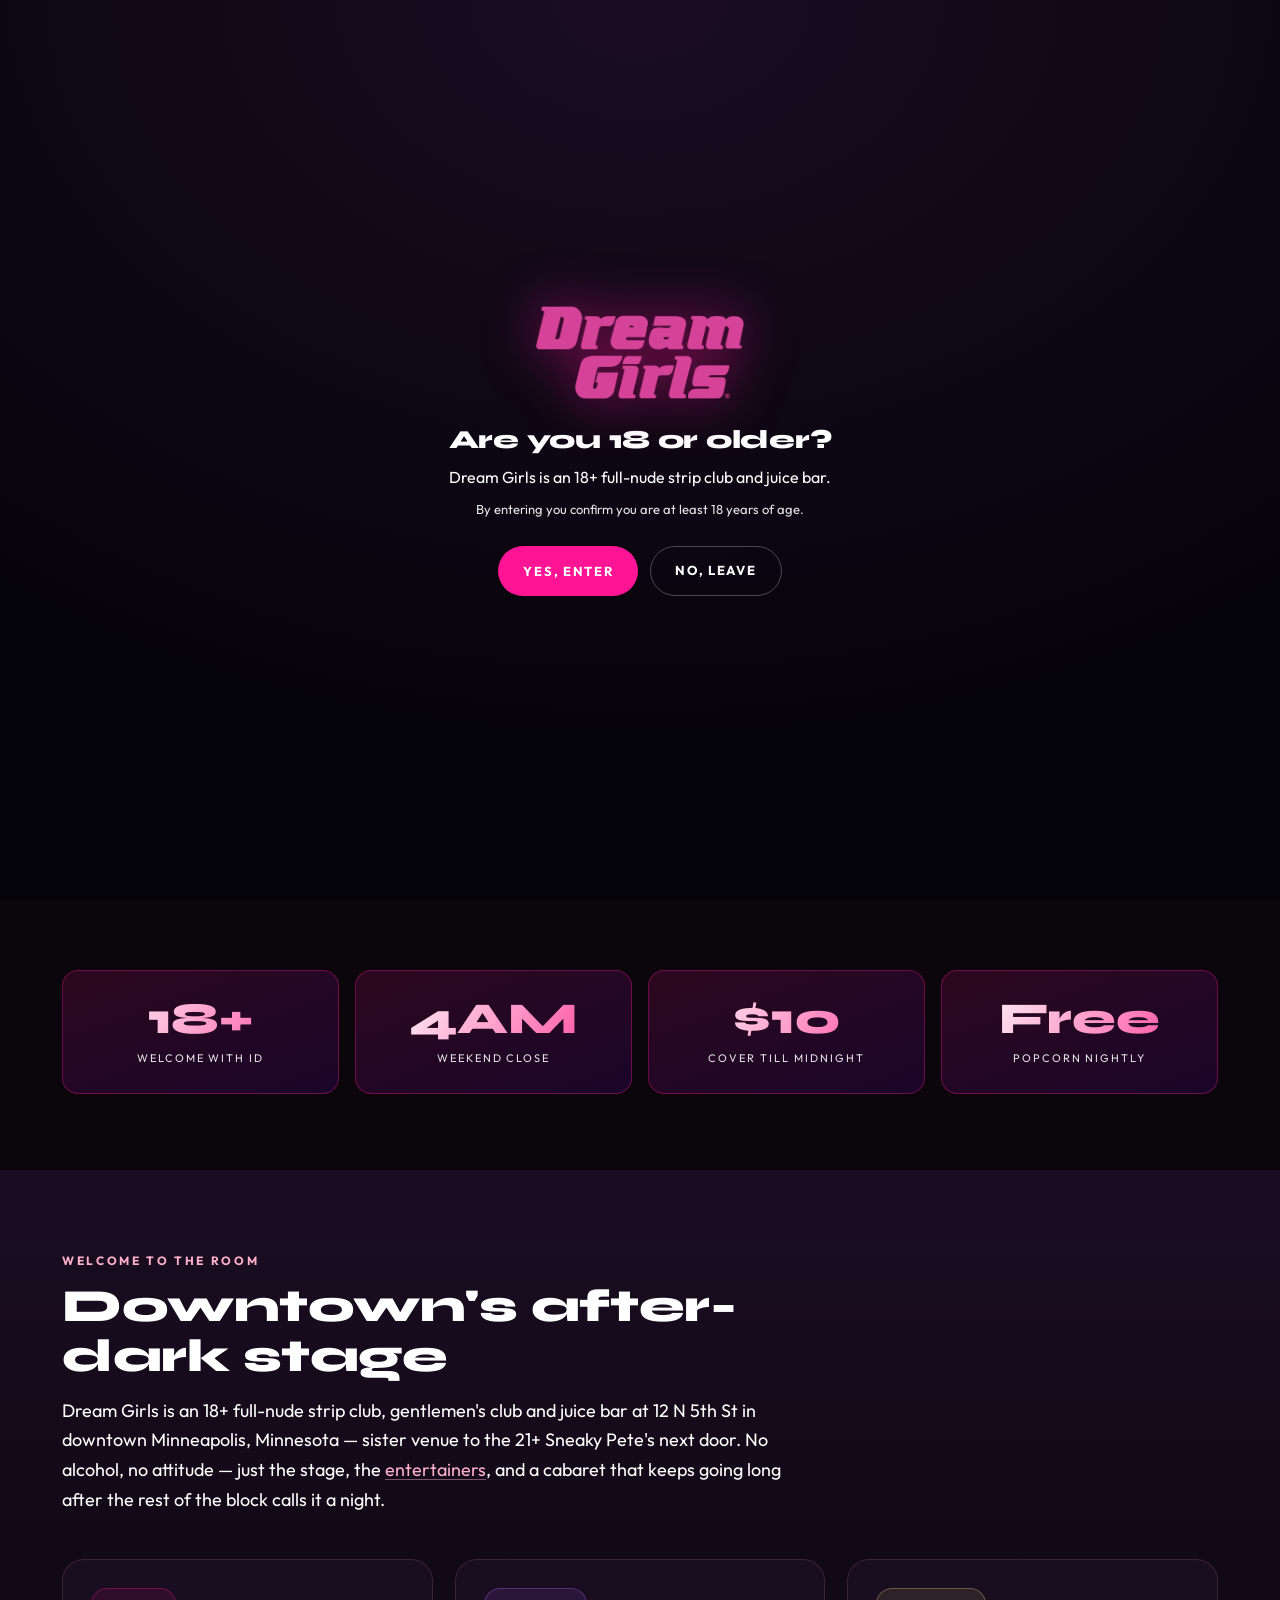
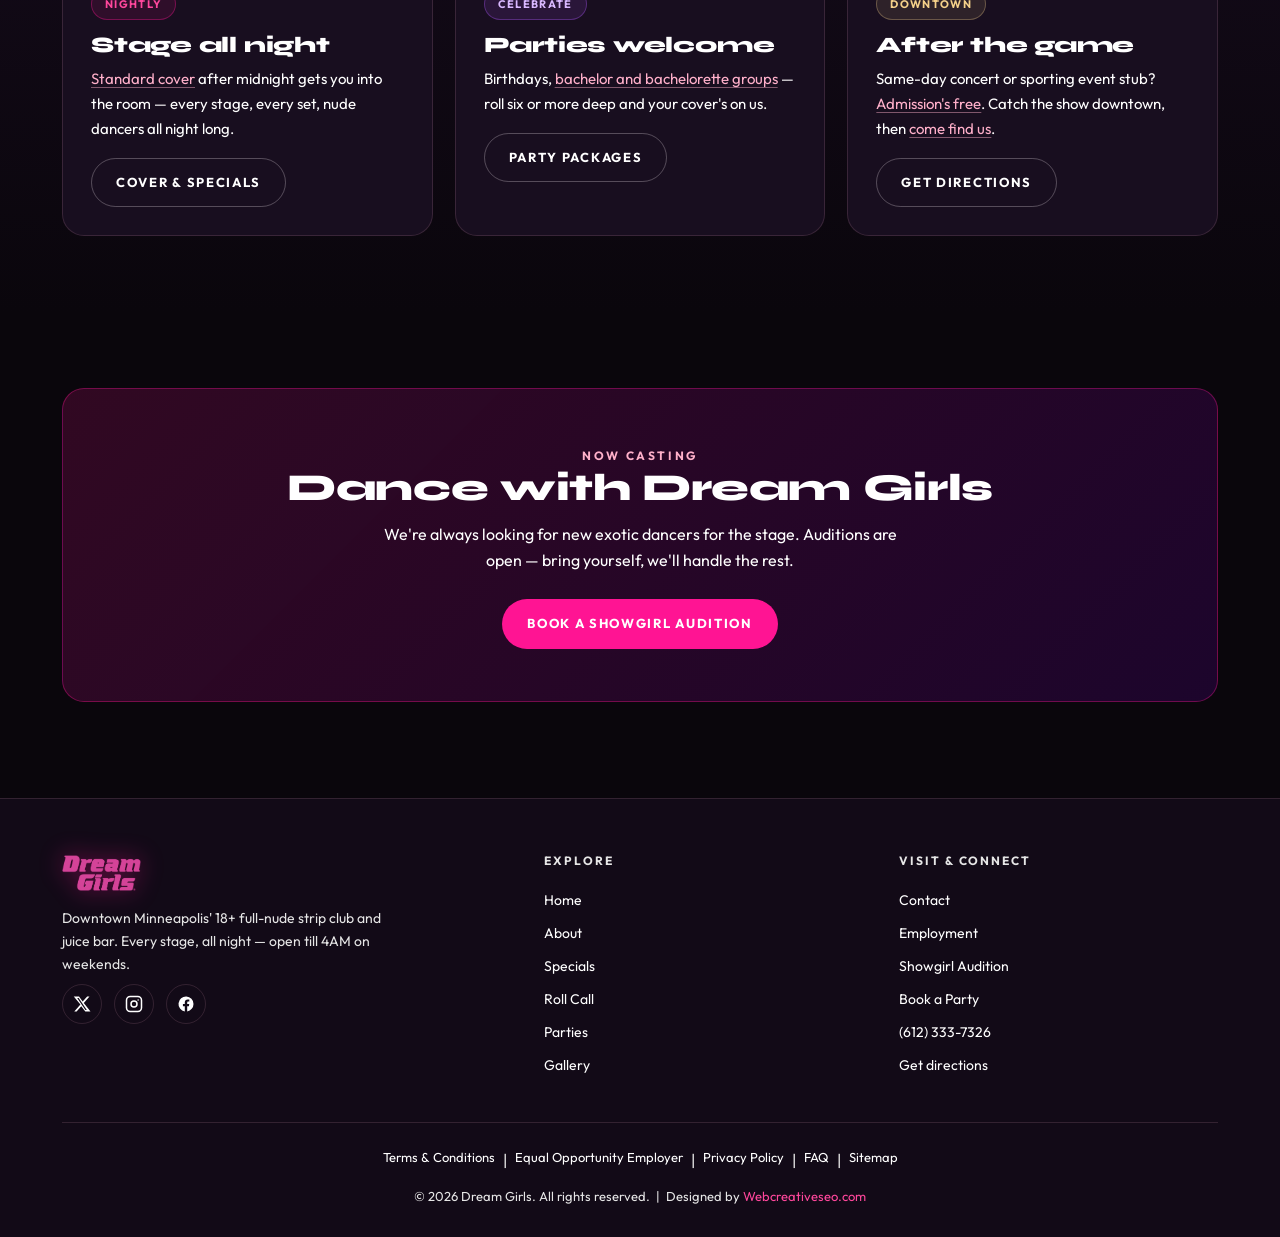
==== index.html @ 896c35d8 "About page hero: full-bleed stage panorama backdrop; hero-photo refactored to per-page --hero-img va" ====
<!DOCTYPE html>
<html lang="en">
<head>
<meta charset="UTF-8"/>
<meta name="viewport" content="width=device-width, initial-scale=1.0"/>
<title>Strip Club in Minneapolis - Dream Girls | 18+ Full Nude</title>
<meta name="description" content="Dream Girls is the best strip club in downtown Minneapolis — an 18+ full-nude gentlemen's club and juice bar. Nightly shows, private dances, VIP. Open till 4AM."/>
<link rel="preconnect" href="https://fonts.googleapis.com"/>
<link rel="preconnect" href="https://fonts.gstatic.com" crossorigin/>
<link href="https://fonts.googleapis.com/css2?family=Syne:wght@600;700;800&family=Outfit:wght@300;400;500;600;700&display=swap" rel="stylesheet"/>
<link rel="canonical" href="https://dream-girls.pages.dev/"/>
<meta property="og:title" content="Strip Club in Minneapolis - Dream Girls | 18+ Full Nude"/>
<meta property="og:description" content="Dream Girls is the best strip club in downtown Minneapolis — an 18+ full-nude gentlemen's club and juice bar. Nightly shows, private dances, VIP. Open till 4AM."/>
<meta property="og:type" content="business.business"/>
<meta property="og:url" content="https://dream-girls.pages.dev/"/>
<meta property="og:image" content="https://dream-girls.pages.dev/assets/og-image.png"/>
<meta property="og:image:width" content="1200"/>
<meta property="og:image:height" content="630"/>
<meta property="og:image:alt" content="Dream Girls — 18+ full-nude strip club in downtown Minneapolis"/>
<meta property="og:locale" content="en_US"/>
<meta property="og:site_name" content="Dream Girls"/>
<meta name="twitter:card" content="summary_large_image"/>
<meta name="twitter:site" content="@dreamgirlsmpls"/>
<meta name="twitter:title" content="Strip Club in Minneapolis - Dream Girls | 18+ Full Nude"/>
<meta name="twitter:description" content="Dream Girls is the best strip club in downtown Minneapolis — an 18+ full-nude gentlemen's club and juice bar. Nightly shows, private dances, VIP. Open till 4AM."/>
<meta name="twitter:image" content="https://dream-girls.pages.dev/assets/og-image.png"/>
<meta name="robots" content="index, follow"/>
<link rel="stylesheet" href="css/styles.css"/>
<link rel="preload" as="image" href="assets/photos/hero.jpg"/>
<script type="application/ld+json">{"@context":"https://schema.org","@graph":[{"@type":"WebSite","@id":"https://dream-girls.pages.dev/#website","name":"Dream Girls","url":"https://dream-girls.pages.dev/","publisher":{"@id":"https://dream-girls.pages.dev/#business"},"inLanguage":"en-US"},{"@type":["NightClub","AdultEntertainment"],"@id":"https://dream-girls.pages.dev/#business","name":"Dream Girls","url":"https://dream-girls.pages.dev/","logo":{"@id":"https://dream-girls.pages.dev/#logo"},"image":{"@id":"https://dream-girls.pages.dev/#primaryimage"},"telephone":"+1-612-333-7326","address":{"@type":"PostalAddress","streetAddress":"12 N 5th St","addressLocality":"Minneapolis","addressRegion":"MN","postalCode":"55403","addressCountry":"US"},"geo":{"@type":"GeoCoordinates","latitude":44.9799246,"longitude":-93.2727167},"hasMap":"https://maps.app.goo.gl/zmz4iUMTAG7ftsHu6","openingHoursSpecification":[{"@type":"OpeningHoursSpecification","dayOfWeek":["Wednesday","Thursday"],"opens":"20:00","closes":"03:00"},{"@type":"OpeningHoursSpecification","dayOfWeek":["Friday","Saturday"],"opens":"20:00","closes":"04:00"}],"sameAs":["https://x.com/dreamgirlsmpls","https://www.instagram.com/dreamgirlsofficial/","https://www.facebook.com/dreamgirlsminneapolis","https://www.google.com/maps/place/Dream+Girls+Strip+Club/@44.9799246,-93.2727167,17z/data=!3m1!4b1!4m6!3m5!1s0x52b3329069e89623:0xc9499bbe37a1f31c!8m2!3d44.9799246!4d-93.2727167!16s%2Fg%2F1wl4q7hw"],"areaServed":[{"@id":"https://dream-girls.pages.dev/#service-area"},{"@type":"State","name":"Minnesota","sameAs":"https://en.wikipedia.org/wiki/Minnesota"},{"@type":"City","name":"Minneapolis","sameAs":"https://en.wikipedia.org/wiki/Minneapolis"},{"@type":"AdministrativeArea","name":"Minneapolis–Saint Paul (Twin Cities) metropolitan area","sameAs":"https://en.wikipedia.org/wiki/Minneapolis%E2%80%93Saint_Paul"}],"knowsAbout":[{"@type":"Thing","name":"Strip club","sameAs":"https://en.wikipedia.org/wiki/Strip_club"},{"@type":"Thing","name":"Lap dance","sameAs":"https://en.wikipedia.org/wiki/Lap_dance"},{"@type":"Thing","name":"Stripper","sameAs":"https://en.wikipedia.org/wiki/Stripper"},{"@type":"Thing","name":"Nightlife","sameAs":"https://en.wikipedia.org/wiki/Nightlife"}],"keywords":"strip club, gentlemen's club, adult entertainment, exotic dancers, nude dancers, private dances, VIP room, cabaret, Minneapolis nightlife","publicAccess":true,"isAccessibleForFree":false,"tourBookingPage":"https://dream-girls.pages.dev/parties.html","amenityFeature":[{"@type":"LocationFeatureSpecification","name":"18+ admission with valid photo ID","value":true},{"@type":"LocationFeatureSpecification","name":"Juice bar — no alcohol served","value":true},{"@type":"LocationFeatureSpecification","name":"Full-nude stage entertainment","value":true},{"@type":"LocationFeatureSpecification","name":"Private dance rooms","value":true},{"@type":"LocationFeatureSpecification","name":"VIP room","value":true},{"@type":"LocationFeatureSpecification","name":"Free popcorn nightly","value":true},{"@type":"LocationFeatureSpecification","name":"Open till 4AM on weekends","value":true}],"hasOfferCatalog":{"@type":"OfferCatalog","name":"Dream Girls services","itemListElement":[{"@type":"Offer","itemOffered":{"@id":"https://dream-girls.pages.dev/#svc-parties"}},{"@type":"Offer","itemOffered":{"@id":"https://dream-girls.pages.dev/#svc-private-dances"}},{"@type":"Offer","itemOffered":{"@id":"https://dream-girls.pages.dev/#svc-vip-room"}}]},"potentialAction":[{"@type":"ReserveAction","name":"Book a party","target":{"@type":"EntryPoint","urlTemplate":"https://dream-girls.pages.dev/contact.html#party","actionPlatform":["http://schema.org/DesktopWebPlatform","http://schema.org/MobileWebPlatform"]}},{"@type":"ApplyAction","name":"Apply for employment","target":{"@type":"EntryPoint","urlTemplate":"https://dream-girls.pages.dev/contact.html#employment","actionPlatform":["http://schema.org/DesktopWebPlatform","http://schema.org/MobileWebPlatform"]}},{"@type":"ApplyAction","name":"Request a showgirl audition","target":{"@type":"EntryPoint","urlTemplate":"https://dream-girls.pages.dev/contact.html#audition","actionPlatform":["http://schema.org/DesktopWebPlatform","http://schema.org/MobileWebPlatform"]}},{"@type":"AskAction","name":"Contact Dream Girls","target":{"@type":"EntryPoint","urlTemplate":"https://dream-girls.pages.dev/contact.html","actionPlatform":["http://schema.org/DesktopWebPlatform","http://schema.org/MobileWebPlatform"]}},{"@type":"CommunicateAction","name":"Call Dream Girls","target":{"@type":"EntryPoint","urlTemplate":"tel:+16123337326","actionPlatform":["http://schema.org/DesktopWebPlatform","http://schema.org/MobileWebPlatform"]}}]},{"@type":"ImageObject","@id":"https://dream-girls.pages.dev/#logo","url":"https://dream-girls.pages.dev/assets/dream-girls-logo.png","contentUrl":"https://dream-girls.pages.dev/assets/dream-girls-logo.png","width":450,"height":205,"caption":"Dream Girls logo"},{"@type":"ImageObject","@id":"https://dream-girls.pages.dev/#primaryimage","url":"https://dream-girls.pages.dev/assets/og-image.png","contentUrl":"https://dream-girls.pages.dev/assets/og-image.png","width":1200,"height":630,"caption":"Dream Girls — 18+ full-nude strip club in downtown Minneapolis"},{"@type":"GeoCircle","@id":"https://dream-girls.pages.dev/#service-area","description":"30-mile service radius anchored on Minneapolis, Minnesota","geoMidpoint":{"@type":"GeoCoordinates","latitude":44.9799246,"longitude":-93.2727167},"geoRadius":"48280"},{"@type":"BreadcrumbList","@id":"https://dream-girls.pages.dev/#breadcrumb","itemListElement":[{"@type":"ListItem","position":1,"name":"Home","item":"https://dream-girls.pages.dev/"}]},{"@type":"WebPage","@id":"https://dream-girls.pages.dev/#webpage","url":"https://dream-girls.pages.dev/","name":"Strip Club in Minneapolis - Dream Girls | 18+ Full Nude","description":"Dream Girls is the best strip club in downtown Minneapolis — an 18+ full-nude gentlemen's club and juice bar. Nightly shows, private dances, VIP. Open till 4AM.","isPartOf":{"@id":"https://dream-girls.pages.dev/#website"},"about":{"@id":"https://dream-girls.pages.dev/#business"},"breadcrumb":{"@id":"https://dream-girls.pages.dev/#breadcrumb"},"primaryImageOfPage":{"@id":"https://dream-girls.pages.dev/#primaryimage"},"inLanguage":"en-US"},{"@type":"Service","@id":"https://dream-girls.pages.dev/#svc-parties","name":"Bachelor, bachelorette & group parties","url":"https://dream-girls.pages.dev/parties.html","provider":{"@id":"https://dream-girls.pages.dev/#business"},"serviceType":"Group event hosting","description":"Birthdays, bachelor and bachelorette nights, and big group blowouts. Groups of six or more get free cover.","areaServed":{"@id":"https://dream-girls.pages.dev/#service-area"},"category":{"@type":"Thing","name":"Bachelor party","sameAs":"https://en.wikipedia.org/wiki/Bachelor_party"}},{"@type":"Service","@id":"https://dream-girls.pages.dev/#svc-private-dances","name":"Private dances","url":"https://dream-girls.pages.dev/specials.html","provider":{"@id":"https://dream-girls.pages.dev/#business"},"serviceType":"Private dance entertainment","description":"Topless and nude lap dances start at $20 on the floor. Private dance rooms are priced at the club.","areaServed":{"@id":"https://dream-girls.pages.dev/#service-area"},"category":{"@type":"Thing","name":"Lap dance","sameAs":"https://en.wikipedia.org/wiki/Lap_dance"}},{"@type":"Service","@id":"https://dream-girls.pages.dev/#svc-vip-room","name":"VIP room","url":"https://dream-girls.pages.dev/parties.html","provider":{"@id":"https://dream-girls.pages.dev/#business"}}]}</script>
</head>
<body>

<div id="agegate">
  <div class="box">
    <img src="assets/dream-girls-logo.png" alt="Dream Girls"/>
    <h2>Are you 18 or older?</h2>
    <p>Dream Girls is an 18+ full-nude strip club and juice bar.</p>
    <p class="sub">By entering you confirm you are at least 18 years of age.</p>
    <div class="row">
      <button class="btn btn-primary" onclick="enterSite()">Yes, enter</button>
      <a class="btn btn-ghost" href="https://www.google.com">No, leave</a>
    </div>
  </div>
</div>

<header class="nav">
  <div class="wrap nav-inner">
    <a class="brand" href="index.html"><img src="assets/dream-girls-logo.png" alt="Dream Girls"/></a>
    <nav class="nav-links" id="navLinks">
      <a href="index.html" class="active">Home</a>
      <a href="about.html">About</a>
      <a href="specials.html">Specials</a>
      <a href="roll-call.html">Roll Call</a>
      <a href="parties.html">Parties</a>
      <a href="gallery.html">Gallery</a>
      <div class="has-sub">
        <a href="contact.html">Contact</a>
        <div class="submenu">
          <a href="contact.html#employment">Employment</a>
          <a href="contact.html#audition">Showgirl Audition</a>
        </div>
      </div>
    </nav>
    <div class="nav-cta">
      <a class="btn btn-primary" href="contact.html#party">Book a Party</a>
      <button class="burger" id="burger" aria-label="Menu">
        <svg viewBox="0 0 24 24" fill="none" stroke="currentColor" stroke-width="2"><line x1="3" y1="6" x2="21" y2="6"/><line x1="3" y1="12" x2="21" y2="12"/><line x1="3" y1="18" x2="21" y2="18"/></svg>
      </button>
    </div>
  </div>
</header>

<main>
<div class="page active">
<section class="hero hero-photo band-glow" style="text-align:left;padding:0;--hero-img:url(assets/photos/hero.jpg)">
    <div class="wrap">
      <div class="hero-split">
        <div class="rv">
          <div class="status" data-status><i></i><span>Checking hours…</span></div>
          <h1 class="xl" style="margin-top:22px">Downtown Minneapolis'<br/>late-night <span class="grad">strip club</span></h1>
          <p class="lead">Every stage, all night. An 18+ full-nude gentlemen's club and juice bar where the exotic dancers keep the show running till close.</p>
          <div class="hero-cta" style="justify-content:flex-start;margin-top:28px">
            <a class="btn btn-primary" href="specials.html">See tonight's specials</a>
            <a class="btn btn-ghost" href="contact.html">Find us &amp; hours</a>
          </div>
          <div class="pills">
            <span class="pill"><svg viewBox="0 0 24 24" fill="none" stroke="currentColor" stroke-width="2.5"><path d="M20 6L9 17l-5-5"/></svg> 18+ with ID</span><span class="pill"><svg viewBox="0 0 24 24" fill="none" stroke="currentColor" stroke-width="2.5"><path d="M20 6L9 17l-5-5"/></svg> Juice bar · no alcohol</span><span class="pill"><svg viewBox="0 0 24 24" fill="none" stroke="currentColor" stroke-width="2.5"><path d="M20 6L9 17l-5-5"/></svg> Open till 4AM weekends</span>
          </div>
        </div>
        <div class="neon-card rv d2"><div class="in">
          <div class="ph has-img"><img src="assets/photos/stage-04.jpg" alt="Dream Girls main stage under blue lights in downtown Minneapolis" width="850" height="550" loading="lazy"/></div>
          <div class="cap"><span class="pill">Tonight</span><h3>Nude dancers, all night</h3><p>12 N 5th St · Downtown Minneapolis</p></div>
        </div></div>
      </div>
      <div class="marquee">
        <div class="track">
          <span>18+ Welcome</span><span><b>•</b></span><span>Juice Bar</span><span><b>•</b></span><span>Open Till 4AM Weekends</span><span><b>•</b></span><span>Free Popcorn Nightly</span><span><b>•</b></span><span>Private Dances From $20</span><span><b>•</b></span>
          <span>18+ Welcome</span><span><b>•</b></span><span>Juice Bar</span><span><b>•</b></span><span>Open Till 4AM Weekends</span><span><b>•</b></span><span>Free Popcorn Nightly</span><span><b>•</b></span><span>Private Dances From $20</span><span><b>•</b></span>
        </div>
      </div>
    </div>
  </section>

  <section>
    <div class="wrap">
      <div class="stats rv">
        <div class="stat"><div class="k">18+</div><div class="l">Welcome with ID</div></div>
        <div class="stat"><div class="k">4AM</div><div class="l">Weekend close</div></div>
        <div class="stat"><div class="k">$10</div><div class="l">Cover till midnight</div></div>
        <div class="stat"><div class="k">Free</div><div class="l">Popcorn nightly</div></div>
      </div>
    </div>
  </section>
    </div>
  </section>

  <section class="band-plum">
    <div class="wrap">
      <div class="section-head rv">
        <span class="eyebrow">Welcome to the room</span>
        <h2>Downtown's after-dark stage</h2>
        <p>Dream Girls is an 18+ full-nude strip club, gentlemen's club and juice bar at 12 N 5th St in downtown Minneapolis, Minnesota — sister venue to the 21+ Sneaky Pete's next door. No alcohol, no attitude — just the stage, the <a class="il" href="roll-call.html">entertainers</a>, and a cabaret that keeps going long after the rest of the block calls it a night.</p>
      </div>
      <div class="grid g3">
        <div class="card hoverable rv">
          <span class="pill">Nightly</span>
          <h3 style="margin-top:14px">Stage all night</h3>
          <p><a class="il" href="specials.html">Standard cover</a> after midnight gets you into the room — every stage, every set, nude dancers all night long.</p>
          <a href="specials.html" class="btn btn-ghost" style="margin-top:16px">Cover &amp; specials</a>
        </div>
        <div class="card hoverable">
          <span class="pill violet">Celebrate</span>
          <h3 style="margin-top:14px">Parties welcome</h3>
          <p>Birthdays, <a class="il" href="parties.html">bachelor and bachelorette groups</a> — roll six or more deep and your cover's on us.</p>
          <a href="parties.html" class="btn btn-ghost" style="margin-top:16px">Party packages</a>
        </div>
        <div class="card hoverable">
          <span class="pill gold">Downtown</span>
          <h3 style="margin-top:14px">After the game</h3>
          <p>Same-day concert or sporting event stub? <a class="il" href="specials.html">Admission's free</a>. Catch the show downtown, then <a class="il" href="contact.html">come find us</a>.</p>
          <a href="contact.html" class="btn btn-ghost" style="margin-top:16px">Get directions</a>
        </div>
      </div>
    </div>
  </section>

  <section>
    <div class="wrap">
      <div class="band rv">
        <span class="eyebrow">Now casting</span>
        <h2>Dance with Dream Girls</h2>
        <p>We're always looking for new exotic dancers for the stage. Auditions are open — bring yourself, we'll handle the rest.</p>
        <a href="contact.html#audition" class="btn btn-primary">Book a showgirl audition</a>
      </div>
    </div>
  </section>
</div>
</main>

<footer>
  <div class="wrap">
    <div class="foot-top">
      <div>
        <img src="assets/dream-girls-logo.png" alt="Dream Girls"/>
        <p>Downtown Minneapolis' 18+ full-nude strip club and juice bar. Every stage, all night — open till 4AM on weekends.</p>
        <div class="socials">
          <a href="https://x.com/dreamgirlsmpls" target="_blank" rel="noopener" aria-label="X"><svg viewBox="0 0 24 24" fill="currentColor"><path d="M18.9 2H22l-7.6 8.7L23.3 22h-6.9l-5.4-7-6.2 7H1.7l8.2-9.3L1 2h7l4.9 6.5L18.9 2zm-2.4 18h1.9L7.6 4H5.6l10.9 16z"/></svg></a>
          <a href="https://www.instagram.com/dreamgirlsofficial/" target="_blank" rel="noopener" aria-label="Instagram"><svg viewBox="0 0 24 24" fill="none" stroke="currentColor" stroke-width="2"><rect x="2" y="2" width="20" height="20" rx="5"/><circle cx="12" cy="12" r="4"/><circle cx="17.5" cy="6.5" r="1" fill="currentColor" stroke="none"/></svg></a>
          <a href="https://www.facebook.com/dreamgirlsminneapolis" target="_blank" rel="noopener" aria-label="Facebook"><svg viewBox="0 0 24 24" fill="currentColor"><path d="M22 12a10 10 0 10-11.6 9.9v-7H7.9V12h2.5V9.8c0-2.5 1.5-3.9 3.8-3.9 1.1 0 2.2.2 2.2.2v2.5h-1.2c-1.2 0-1.6.8-1.6 1.6V12h2.7l-.4 2.9h-2.3v7A10 10 0 0022 12z"/></svg></a>
        </div>
      </div>
      <div class="foot-col">
        <h4>Explore</h4>
        <a href="index.html">Home</a>
        <a href="about.html">About</a>
        <a href="specials.html">Specials</a>
        <a href="roll-call.html">Roll Call</a>
        <a href="parties.html">Parties</a>
        <a href="gallery.html">Gallery</a>
      </div>
      <div class="foot-col">
        <h4>Visit &amp; connect</h4>
        <a href="contact.html">Contact</a>
        <a href="contact.html#employment">Employment</a>
        <a href="contact.html#audition">Showgirl Audition</a>
        <a href="contact.html#party">Book a Party</a>
        <a href="tel:+16123337326">(612) 333-7326</a>
        <a href="https://maps.app.goo.gl/zmz4iUMTAG7ftsHu6" target="_blank" rel="noopener">Get directions</a>
      </div>
    </div>
    <div class="legal">
      <div class="links">
        <a href="terms.html">Terms &amp; Conditions</a><span>|</span>
        <a href="contact.html#employment">Equal Opportunity Employer</a><span>|</span>
        <a href="privacy.html">Privacy Policy</a><span>|</span>
        <a href="faq.html">FAQ</a><span>|</span>
        <a href="sitemap.xml">Sitemap</a>
      </div>
      <div class="copy">© 2026 Dream Girls. All rights reserved. &nbsp;|&nbsp; Designed by <a href="https://webcreativeseo.com" target="_blank" rel="noopener">Webcreativeseo.com</a></div>
    </div>
  </div>
</footer>

<script>
  function enterSite(){ try{localStorage.setItem("dg_age_ok","1");}catch(e){} document.getElementById("agegate").classList.add("hidden"); }
  try{ if(localStorage.getItem("dg_age_ok")==="1"){ document.getElementById("agegate").classList.add("hidden"); } }catch(e){}
  document.getElementById("burger").addEventListener("click", function(){ document.getElementById("navLinks").classList.toggle("open"); });
</script>
<script src="js/site.js"></script>
</body>
</html>
---- css/styles.css ----
:root{
    --night:#0a060c;
    --night-2:#120a17;
    --card:#180e1f;
    --card-2:#20132a;
    --line:rgba(255,176,202,.14);
    --line-strong:rgba(255,20,147,.35);
    --pink:#ff1493;
    --pink-2:#ff479c;
    --pink-soft:#ffb0ca;
    --violet:#a855f7;
    --violet-2:#7105c2;
    --ink:#ffffff;
    --muted:#ffffff;
    --muted-2:#e6e6e6;
    --gold:#f5d18a;
    --maxw:1200px;
    --r:14px;
    --r-lg:22px;
    --glow:0 0 22px rgba(255,20,147,.55);
  }
  *{box-sizing:border-box;margin:0;padding:0}
  html{scroll-behavior:smooth}
  body{
    background:var(--night);
    color:var(--ink);
    font-family:'Outfit',system-ui,sans-serif;
    font-size:16px;line-height:1.65;
    -webkit-font-smoothing:antialiased;
    overflow-x:hidden;
  }
  h1,h2,h3,h4{font-family:'Syne',sans-serif;line-height:1.08;letter-spacing:-.01em;font-weight:800}
  a{color:inherit;text-decoration:none}
  img{max-width:100%;display:block}
  .wrap{max-width:var(--maxw);margin:0 auto;padding:0 22px}
  .eyebrow{font-size:12px;letter-spacing:.22em;text-transform:uppercase;color:var(--pink-soft);font-weight:700}
  .pink{color:var(--pink-2)}
  .violet{color:var(--violet)}
  .muted{color:var(--muted)}

  /* ---------- AGE GATE ---------- */
  #agegate{
    position:fixed;inset:0;z-index:1000;
    background:radial-gradient(120% 120% at 50% 0%, #1a0d22 0%, #05030a 70%);
    display:flex;align-items:center;justify-content:center;padding:24px;text-align:center;
  }
  #agegate .box{max-width:460px}
  #agegate img{width:210px;margin:0 auto 26px;filter:drop-shadow(0 0 26px rgba(255,20,147,.5))}
  #agegate h2{font-size:26px;margin-bottom:10px}
  #agegate p{color:var(--muted);margin-bottom:8px}
  #agegate .sub{font-size:13px;color:var(--muted-2);margin-bottom:26px}
  #agegate .row{display:flex;gap:12px;justify-content:center;flex-wrap:wrap}
  .hidden{display:none!important}

  /* ---------- BUTTONS ---------- */
  .btn{
    display:inline-flex;align-items:center;gap:9px;
    font-family:'Outfit';font-weight:700;font-size:13px;letter-spacing:.13em;text-transform:uppercase;
    padding:13px 24px;border-radius:999px;cursor:pointer;border:1px solid transparent;
    transition:transform .15s ease, box-shadow .2s ease, background .2s ease;white-space:nowrap;
  }
  .btn-primary{background:var(--pink);color:#fff;box-shadow:0 0 0 rgba(255,20,147,0)}
  .btn-primary:hover{background:linear-gradient(135deg,var(--pink) 0%,var(--violet-2) 100%);box-shadow:0 10px 30px -6px rgba(255,20,147,.6);transform:translateY(-1px)}
  .btn-ghost{background:transparent;border-color:rgba(246,236,242,.28);color:var(--ink)}
  .btn-ghost:hover{border-color:var(--pink-2);color:var(--pink-soft)}
  .btn-dark{background:#000;color:#fff;border-color:rgba(255,255,255,.1)}
  .btn-dark:hover{background:var(--violet-2)}

  /* ---------- NAV ---------- */
  header.nav{
    position:sticky;top:0;z-index:500;
    background:rgba(10,6,12,.82);backdrop-filter:blur(14px);
    border-bottom:1px solid var(--line);
  }
  .nav-inner{display:flex;align-items:center;justify-content:space-between;height:72px}
  .brand img{height:34px;filter:drop-shadow(0 0 12px rgba(255,20,147,.4))}
  .nav-links{display:flex;align-items:center;gap:4px}
  .nav-links a{
    font-size:13px;font-weight:600;letter-spacing:.06em;text-transform:uppercase;color:var(--muted);
    padding:9px 13px;border-radius:999px;transition:color .18s, background .18s;position:relative;cursor:pointer;
  }
  .nav-links a:hover{color:var(--pink-soft)}
  .nav-links a.active{color:#fff}
  .nav-links a.active::after{content:"";position:absolute;left:13px;right:13px;bottom:2px;height:2px;background:var(--pink);border-radius:2px}
  .nav-cta{display:flex;align-items:center;gap:10px}
  .burger{display:none;background:none;border:0;color:var(--ink);cursor:pointer;padding:8px}
  .burger svg{width:26px;height:26px}

  /* dropdown for Contact */
  .has-sub{position:relative}
  .submenu{
    position:absolute;top:calc(100% + 6px);left:50%;transform:translateX(-50%);
    background:var(--card-2);border:1px solid var(--line);border-radius:12px;padding:8px;min-width:210px;
    display:none;flex-direction:column;gap:2px;box-shadow:0 20px 40px -12px rgba(0,0,0,.7);
  }
  .has-sub:hover .submenu{display:flex}
  .submenu a{text-align:left;padding:10px 14px;border-radius:8px}
  .submenu a:hover{background:rgba(255,20,147,.12)}

  /* ---------- SECTIONS / PAGES ---------- */
  .page{display:none;animation:fade .3s ease}
  .page.active{display:block}
  @keyframes fade{from{opacity:0;transform:translateY(6px)}to{opacity:1;transform:none}}
  section{padding:76px 0}
  .section-head{max-width:720px;margin-bottom:44px}
  .section-head h2,.section-head h1{font-size:clamp(30px,5vw,46px);margin:10px 0 14px}
  .section-head p{color:var(--muted);font-size:18px}
  .center{text-align:center;margin-left:auto;margin-right:auto}

  /* ---------- HERO ---------- */
  .hero{
    position:relative;overflow:hidden;text-align:center;
    padding:90px 0 84px;
    background:
      radial-gradient(90% 60% at 50% -10%, rgba(255,20,147,.22) 0%, transparent 60%),
      radial-gradient(70% 50% at 85% 20%, rgba(113,5,194,.28) 0%, transparent 55%),
      var(--night);
  }
  .hero::before,.hero::after{content:"";position:absolute;border-radius:50%;filter:blur(90px);pointer-events:none;z-index:0}
  .hero::before{width:420px;height:420px;background:rgba(255,20,147,.16);top:-120px;left:-80px}
  .hero::after{width:420px;height:420px;background:rgba(168,85,247,.18);bottom:-160px;right:-60px}
  .hero .wrap{position:relative;z-index:1}
  .hero-logo{width:min(430px,80vw);margin:0 auto 26px;filter:drop-shadow(0 0 30px rgba(255,20,147,.55))}
  .neon{animation:flick 5.5s infinite alternate}
  @keyframes flick{0%,18%,22%,25%,53%,57%,100%{opacity:1}20%,24%,55%{opacity:.72}}
  .hero h1{font-size:clamp(30px,6vw,58px);margin-bottom:18px;letter-spacing:-.02em}
  .hero p.lead{font-size:clamp(16px,2.4vw,20px);color:var(--muted);max-width:620px;margin:0 auto 30px}
  .hero-cta{display:flex;gap:14px;justify-content:center;flex-wrap:wrap}
  .marquee{
    margin-top:44px;border-top:1px solid var(--line);border-bottom:1px solid var(--line);
    padding:16px 0;overflow:hidden;white-space:nowrap;
  }
  .marquee .track{display:inline-block;animation:scroll 22s linear infinite}
  .marquee span{
    font-family:'Syne';font-weight:700;font-size:15px;letter-spacing:.14em;text-transform:uppercase;
    color:var(--muted);margin:0 26px;
  }
  .marquee b{color:var(--pink-2)}
  @keyframes scroll{from{transform:translateX(0)}to{transform:translateX(-50%)}}

  /* fact strip */
  .facts{display:grid;grid-template-columns:repeat(4,1fr);gap:1px;background:var(--line);border:1px solid var(--line);border-radius:var(--r-lg);overflow:hidden;margin-top:6px}
  .fact{background:var(--night-2);padding:22px 18px;text-align:center}
  .fact .k{font-family:'Syne';font-weight:800;font-size:22px;color:var(--pink-soft)}
  .fact .l{font-size:12px;letter-spacing:.14em;text-transform:uppercase;color:var(--muted-2);margin-top:4px}

  /* ---------- CARDS / GRIDS ---------- */
  .grid{display:grid;gap:22px}
  .g2{grid-template-columns:repeat(2,1fr)}
  .g3{grid-template-columns:repeat(3,1fr)}
  .g4{grid-template-columns:repeat(4,1fr)}
  .card{
    background:var(--card);border:1px solid var(--line);border-radius:var(--r-lg);padding:28px;
    transition:border-color .2s, box-shadow .2s, transform .2s;
  }
  .card.hoverable:hover{border-color:var(--line-strong);box-shadow:0 16px 40px -14px rgba(255,20,147,.28);transform:translateY(-3px)}
  .card h3{font-size:22px;margin-bottom:10px}
  .card p{color:var(--muted);font-size:15px}
  .pill{display:inline-flex;align-items:center;gap:7px;font-size:11px;font-weight:700;letter-spacing:.12em;text-transform:uppercase;
    padding:6px 13px;border-radius:999px;background:rgba(255,20,147,.1);color:var(--pink-2);border:1px solid var(--line-strong)}
  .pill.violet{background:rgba(168,85,247,.12);color:#d9b8ff;border-color:rgba(168,85,247,.35)}
  .pill.gold{background:rgba(245,209,138,.1);color:var(--gold);border-color:rgba(245,209,138,.3)}
  .price{font-family:'Syne';font-weight:800;color:var(--pink-soft)}

  /* photo placeholder */
  .ph{
    position:relative;border-radius:var(--r);overflow:hidden;
    background:
      repeating-linear-gradient(135deg,rgba(255,20,147,.05) 0 14px,transparent 14px 28px),
      linear-gradient(160deg,var(--card-2),var(--card));
    border:1px dashed rgba(255,176,202,.28);
    display:flex;align-items:center;justify-content:center;text-align:center;color:var(--muted-2);
    aspect-ratio:3/4;
  }
  .ph.wide{aspect-ratio:16/10}
  .ph .ph-in{padding:16px}
  .ph svg{width:34px;height:34px;opacity:.5;margin-bottom:8px}
  .ph b{display:block;font-family:'Syne';font-size:14px;color:var(--muted);letter-spacing:.04em}
  .ph small{font-size:11px;letter-spacing:.12em;text-transform:uppercase}
  .ph.has-img{border:1px solid var(--line-strong);background:var(--card)}
  .ph.has-img img{position:absolute;inset:0;width:100%;height:100%;object-fit:cover;display:block}
  a.ph.has-img{cursor:zoom-in;transition:transform .25s ease,box-shadow .25s ease}
  a.ph.has-img:hover{transform:translateY(-3px);box-shadow:0 14px 34px rgba(255,20,147,.18)}

  /* specials list */
  .special{display:flex;gap:18px;padding:22px 0;border-bottom:1px solid var(--line)}
  .special:last-child{border-bottom:0}
  .special .num{font-family:'Syne';font-weight:800;font-size:26px;color:var(--pink);min-width:42px;line-height:1}
  .special h3{font-size:19px;margin-bottom:5px}
  .special p{color:var(--muted);font-size:15px}
  .special .tag{color:var(--pink-soft);font-weight:600}

  .weekly{display:grid;grid-template-columns:repeat(3,1fr);gap:18px}
  .weekly .card h3{font-size:18px}

  /* hours + info */
  .hours{width:100%;border-collapse:collapse}
  .hours td{padding:11px 0;border-bottom:1px solid var(--line);font-size:15px}
  .hours td:first-child{color:var(--muted);font-weight:600}
  .hours td:last-child{text-align:right;color:var(--ink);font-weight:600}
  .hours tr.closed td{color:var(--muted-2)}
  .info-row{display:flex;gap:14px;align-items:flex-start;padding:14px 0;border-bottom:1px solid var(--line)}
  .info-row:last-child{border-bottom:0}
  .info-row svg{width:22px;height:22px;color:var(--pink-2);flex-shrink:0;margin-top:2px}
  .info-row .lab{font-size:12px;letter-spacing:.14em;text-transform:uppercase;color:var(--muted-2)}
  .info-row .val{font-weight:600}
  .info-row a.val:hover{color:var(--pink-soft)}

  /* forms */
  .form-tabs{display:flex;gap:8px;flex-wrap:wrap;margin-bottom:26px}
  .form-tab{padding:11px 20px;border-radius:999px;border:1px solid var(--line);background:var(--card);
    font-size:13px;font-weight:600;letter-spacing:.06em;text-transform:uppercase;color:var(--muted);cursor:pointer;transition:.18s}
  .form-tab.active{background:var(--pink);color:#fff;border-color:var(--pink)}
  .form-panel{display:none}
  .form-panel.active{display:block}
  .field{margin-bottom:16px}
  .field label{display:block;font-size:12px;letter-spacing:.1em;text-transform:uppercase;color:var(--muted);margin-bottom:7px;font-weight:600}
  .field input,.field select,.field textarea{
    width:100%;background:var(--night-2);border:1px solid rgba(246,236,242,.16);border-radius:10px;
    padding:13px 14px;color:var(--ink);font-family:'Outfit';font-size:15px;transition:border-color .18s, box-shadow .18s;
  }
  .field textarea{min-height:120px;resize:vertical}
  .field input:focus,.field select:focus,.field textarea:focus{outline:none;border-color:var(--pink-2);box-shadow:0 0 0 3px rgba(255,20,147,.16)}
  .field.two{display:grid;grid-template-columns:1fr 1fr;gap:14px}
  .form-note{font-size:13px;color:var(--muted-2);margin-top:12px}

  /* map card */
  .map-card{background:var(--card);border:1px solid var(--line);border-radius:var(--r-lg);overflow:hidden}
  .map-visual{
    aspect-ratio:16/8;position:relative;
    background:
      radial-gradient(circle at 40% 45%, rgba(255,20,147,.25), transparent 40%),
      repeating-linear-gradient(0deg,rgba(255,255,255,.04) 0 1px,transparent 1px 40px),
      repeating-linear-gradient(90deg,rgba(255,255,255,.04) 0 1px,transparent 1px 40px),
      var(--card-2);
    display:flex;align-items:center;justify-content:center;
  }
  .map-pin{text-align:center}
  .map-pin svg{width:40px;height:40px;color:var(--pink);filter:drop-shadow(0 0 12px rgba(255,20,147,.7))}
  .map-body{padding:22px;display:flex;justify-content:space-between;align-items:center;gap:16px;flex-wrap:wrap}

  /* about split */
  .split{display:grid;grid-template-columns:1fr 1fr;gap:40px;align-items:center}
  .stack>*+*{margin-top:14px}
  ul.check{list-style:none;margin-top:14px}
  ul.check li{position:relative;padding-left:28px;margin-bottom:10px;color:var(--muted)}
  ul.check li::before{content:"";position:absolute;left:0;top:7px;width:15px;height:15px;border-radius:50%;
    background:var(--pink);box-shadow:0 0 8px rgba(255,20,147,.6)}

  /* gallery */
  .gtabs{display:flex;gap:10px;flex-wrap:wrap;margin:22px 0 4px}
  .gtabs button{
    font-family:'Syne';font-weight:700;font-size:14px;letter-spacing:.04em;cursor:pointer;
    padding:10px 20px;border-radius:999px;color:var(--muted);
    background:rgba(255,255,255,.03);border:1px solid var(--line-strong);transition:all .2s ease}
  .gtabs button:hover{color:var(--pink-soft);border-color:var(--pink-2)}
  .gtabs button.active{color:#fff;background:rgba(255,20,147,.16);border-color:var(--pink-2);
    box-shadow:0 0 18px rgba(255,20,147,.25)}
  .gchapter{display:none;padding-top:34px}
  .gchapter.active{display:block}
  .gchapter .section-head p{max-width:620px}
  .gfig{margin:0;display:flex;flex-direction:column;gap:9px}
  .gfig .ph{aspect-ratio:850/550}
  .gfig figcaption{font-style:italic;font-size:14px;color:var(--muted);letter-spacing:.02em;padding-left:2px}
  .gchap-grid .gfig.wide2{grid-column:span 2}
  .gchap-grid .gfig.wide2 .ph{aspect-ratio:auto;flex:1;min-height:100%}
  .gcta{margin-top:26px}
  .gclose{display:flex;align-items:center;justify-content:space-between;gap:28px;flex-wrap:wrap;
    padding:34px;border-radius:var(--r);border:1px solid var(--line-strong);
    background:linear-gradient(160deg,var(--card-2),var(--card))}
  .gclose h2{font-size:clamp(24px,3.4vw,34px);margin-bottom:8px}
  .gclose-btns{display:flex;gap:12px;flex-wrap:wrap}
  .lb{position:fixed;inset:0;z-index:200;display:none;align-items:center;justify-content:center;
    background:rgba(5,2,10,.92);backdrop-filter:blur(6px);padding:4vh 4vw}
  .lb.open{display:flex}
  .lb img{max-width:100%;max-height:82vh;border-radius:14px;border:1px solid var(--line-strong);
    box-shadow:0 30px 80px rgba(0,0,0,.6)}
  .lb .lb-cap{position:absolute;bottom:26px;left:0;right:0;text-align:center;font-style:italic;
    color:var(--muted);font-size:15px;pointer-events:none}
  .lb button{position:absolute;background:none;border:0;cursor:pointer;color:#fff;opacity:.65;transition:opacity .2s}
  .lb button:hover{opacity:1}
  .lb .lb-x{top:16px;right:22px;font-size:36px;line-height:1}
  .lb .lb-prev,.lb .lb-next{top:50%;transform:translateY(-50%);font-size:44px;line-height:1;padding:20px 14px}
  .lb .lb-prev{left:8px}
  .lb .lb-next{right:8px}
  .gallery-grid{display:grid;grid-template-columns:repeat(4,1fr);gap:14px}
  .gallery-grid{align-items:stretch}

  /* CTA band */
  .band{
    border-radius:var(--r-lg);padding:52px 40px;text-align:center;
    background:linear-gradient(135deg,rgba(255,20,147,.16),rgba(113,5,194,.18));
    border:1px solid var(--line-strong);
  }
  .band h2{font-size:clamp(26px,4vw,38px);margin-bottom:12px}
  .band p{color:var(--muted);max-width:520px;margin:0 auto 26px}

  /* ---------- FOOTER ---------- */
  footer{border-top:1px solid var(--line);background:var(--night-2);padding:56px 0 30px;margin-top:20px}
  .foot-top{display:grid;grid-template-columns:1.4fr 1fr 1fr;gap:36px;margin-bottom:40px}
  .foot-top img{height:36px;margin-bottom:16px;filter:drop-shadow(0 0 12px rgba(255,20,147,.4))}
  .foot-top p{color:var(--muted-2);font-size:14px;max-width:320px}
  .foot-col h4{font-family:'Outfit';font-size:12px;letter-spacing:.16em;text-transform:uppercase;color:var(--muted-2);margin-bottom:16px;font-weight:700}
  .foot-col a{display:block;color:var(--muted);font-size:14px;padding:5px 0;cursor:pointer}
  .foot-col a:hover{color:var(--pink-soft)}
  .socials{display:flex;gap:12px;margin-top:8px}
  .socials a{width:40px;height:40px;border-radius:50%;border:1px solid var(--line);display:flex;align-items:center;justify-content:center;transition:.2s}
  .socials a:hover{border-color:var(--pink-2);background:rgba(255,20,147,.1)}
  .socials svg{width:18px;height:18px;color:var(--muted)}
  .socials a:hover svg{color:var(--pink-soft)}
  .legal{border-top:1px solid var(--line);padding-top:24px;text-align:center}
  .legal .links{display:flex;gap:8px;justify-content:center;flex-wrap:wrap;margin-bottom:12px}
  .legal .links a{font-size:13px;color:var(--muted);cursor:pointer}
  .legal .links a:hover{color:var(--pink-soft)}
  .legal .links span{color:var(--muted-2)}
  .legal .copy{font-size:13px;color:var(--muted-2)}
  .legal .copy a{color:var(--pink-2)}

  /* ---------- RESPONSIVE ---------- */
  @media(max-width:900px){
    .nav-links{
      position:fixed;top:72px;left:0;right:0;background:var(--night-2);border-bottom:1px solid var(--line);
      flex-direction:column;align-items:stretch;gap:0;padding:10px;display:none;max-height:calc(100vh - 72px);overflow:auto;
    }
    .nav-links.open{display:flex}
    .nav-links a{padding:14px;border-radius:10px}
    .nav-links a.active::after{display:none}
    .nav-links a.active{background:rgba(255,20,147,.12)}
    .submenu{position:static;transform:none;display:flex;background:transparent;border:0;box-shadow:none;padding:0 0 0 14px;min-width:0}
    .burger{display:block}
    .nav-cta .btn-primary{display:none}
    .split{grid-template-columns:1fr;gap:26px}
    .g4,.weekly,.facts{grid-template-columns:repeat(2,1fr)}
    .g3{grid-template-columns:1fr}
    .gallery-grid{grid-template-columns:repeat(2,1fr)}
    .foot-top{grid-template-columns:1fr;gap:28px}
  }
  @media(max-width:560px){
    .g2,.g4,.weekly,.facts,.gallery-grid{grid-template-columns:1fr}
    .field.two{grid-template-columns:1fr}
    section{padding:56px 0}
    .band{padding:40px 22px}
  }
  @media(prefers-reduced-motion:reduce){
    *{animation:none!important;transition:none!important;scroll-behavior:auto!important}
  }

  .il{color:var(--pink-soft);text-decoration:underline;text-decoration-color:rgba(255,176,202,.45);text-underline-offset:3px;transition:color .15s,text-decoration-color .15s}
  .il:hover{color:#fff;text-decoration-color:var(--pink-2)}
  .legal-body{max-width:760px}
  .legal-body h2{font-size:24px;margin:34px 0 10px}
  .legal-body p,.legal-body li{color:var(--muted);font-size:15.5px}
  .legal-body ul{padding-left:22px;margin:8px 0 14px}
  .legal-body .updated{font-size:13px;color:var(--muted-2);margin-bottom:6px}
  .faq details{border:1px solid var(--line);border-radius:14px;background:var(--card);margin-bottom:12px}
  .faq summary{cursor:pointer;padding:18px 22px;font-family:'Syne';font-weight:700;font-size:17px;list-style:none;display:flex;justify-content:space-between;align-items:center;gap:12px}
  .faq summary::-webkit-details-marker{display:none}
  .faq summary::after{content:"+";color:var(--pink-2);font-size:22px;font-weight:400;flex-shrink:0}
  .faq details[open] summary::after{content:"–"}
  .faq details p{padding:0 22px 18px;color:var(--muted);font-size:15px}

  /* specials icon tiles */
  .sp-ico{flex-shrink:0;width:64px;height:64px;border-radius:16px;display:flex;align-items:center;justify-content:center;
    background:linear-gradient(145deg,rgba(255,20,147,.18),rgba(113,5,194,.22));border:1px solid var(--line-strong);
    box-shadow:inset 0 0 18px rgba(255,20,147,.12),0 0 18px rgba(255,20,147,.18);color:var(--pink-2)}
  .sp-ico .ni{width:36px;height:36px;filter:drop-shadow(0 0 5px rgba(255,71,156,.7))}
  @media(max-width:560px){.sp-ico{width:52px;height:52px;border-radius:13px}.sp-ico .ni{width:30px;height:30px}}

/* ═══════════════ v2 STYLE SYSTEM — Stitch-grade nightlife ═══════════════ */
:root{--plum:#1a0d22;--plum-2:#22102d;--glow-pink:0 0 24px rgba(255,20,147,.55);--glow-violet:0 0 24px rgba(168,85,247,.5)}

/* gradient display headline */
.grad{background:linear-gradient(120deg,#ffffff 0%,#ff479c 45%,#c084fc 100%);-webkit-background-clip:text;background-clip:text;-webkit-text-fill-color:transparent;color:transparent}
.grad-pink{background:linear-gradient(120deg,#ff1493,#ff8ac2);-webkit-background-clip:text;background-clip:text;-webkit-text-fill-color:transparent;color:transparent}
h1.xl{font-size:clamp(38px,6.4vw,76px);letter-spacing:-.025em;line-height:1.02}

/* section bands — alternating plum depths like Stitch */
.band-plum{background:linear-gradient(180deg,var(--plum) 0%,var(--night) 100%)}
.band-plum-2{background:linear-gradient(180deg,var(--night) 0%,var(--plum-2) 50%,var(--night) 100%)}
.band-glow{position:relative;overflow:hidden}
.band-glow::before{content:"";position:absolute;width:520px;height:520px;border-radius:50%;filter:blur(110px);background:rgba(255,20,147,.14);top:-200px;right:-120px;pointer-events:none}
.band-glow::after{content:"";position:absolute;width:520px;height:520px;border-radius:50%;filter:blur(110px);background:rgba(113,5,194,.18);bottom:-220px;left:-140px;pointer-events:none}
.band-glow>.wrap{position:relative;z-index:1}

/* breadcrumb (matches BreadcrumbList schema) */
.crumb{display:flex;gap:10px;align-items:center;font-size:11px;letter-spacing:.2em;text-transform:uppercase;color:var(--muted-2);margin-bottom:22px}
.crumb a{color:var(--muted-2)}.crumb a:hover{color:var(--pink-soft)}.crumb span{color:var(--pink)}
.crumb b{color:var(--pink-soft);font-weight:700}

/* heritage / trust pills row */
.pills{display:flex;gap:10px;flex-wrap:wrap;margin-top:26px}
.pills .pill{background:rgba(255,255,255,.03);border-color:rgba(255,176,202,.22);color:var(--ink)}
.pills .pill svg{width:14px;height:14px;color:var(--pink-2)}

/* neon-framed feature card (the "Unrivaled Grandeur" card) */
.neon-card{position:relative;border-radius:18px;padding:3px;background:linear-gradient(135deg,#ff1493,#a855f7 60%,#7105c2);box-shadow:var(--glow-pink),0 30px 60px -20px rgba(0,0,0,.8)}
.neon-card .in{border-radius:15px;overflow:hidden;background:var(--card);position:relative;min-height:340px;display:flex;flex-direction:column;justify-content:flex-end}
.neon-card .ph{border:0;border-radius:0;aspect-ratio:auto;position:absolute;inset:0}
.neon-card .cap{position:relative;z-index:1;padding:22px;background:linear-gradient(180deg,transparent,rgba(10,6,12,.92) 45%)}
.neon-card .cap h3{font-size:26px;margin:8px 0 4px}
.neon-card .cap p{font-size:14px;color:var(--muted-2)}

/* hero photo backdrop */
.hero-photo{
  background:
    linear-gradient(100deg, rgba(8,4,12,.84) 0%, rgba(8,4,12,.68) 42%, rgba(8,4,12,.32) 100%),
    linear-gradient(0deg, rgba(8,4,12,.85) 0%, rgba(8,4,12,.15) 34%, transparent 55%),
    var(--hero-img) center/cover no-repeat;
}
@media(max-width:900px){
  .hero-photo{background:
    linear-gradient(180deg, rgba(8,4,12,.72) 0%, rgba(8,4,12,.8) 70%, rgba(8,4,12,.87) 100%),
    var(--hero-img) center/cover no-repeat}
}

/* hero split */
.hero-split{display:grid;grid-template-columns:1.15fr .85fr;gap:48px;align-items:center;padding:70px 0 60px}
.hero-split p.lead{font-size:clamp(16px,1.9vw,19px);color:var(--muted);max-width:560px;margin:18px 0 0}

/* live open-status badge */
.status{display:inline-flex;align-items:center;gap:9px;padding:8px 14px;border-radius:999px;border:1px solid var(--line-strong);background:rgba(255,20,147,.08);font-size:12px;font-weight:700;letter-spacing:.12em;text-transform:uppercase;color:var(--pink-soft)}
.status i{width:8px;height:8px;border-radius:50%;background:#ff1493;box-shadow:0 0 10px #ff1493;animation:pulse 1.6s infinite}
.status.closed i{background:#8a7a85;box-shadow:none;animation:none}
@keyframes pulse{0%,100%{transform:scale(1);opacity:1}50%{transform:scale(1.35);opacity:.6}}

/* big neon stat cards (Stitch "15+ / 20k / 12") */
.stats{display:grid;grid-template-columns:repeat(4,1fr);gap:16px}
.stat{padding:26px 20px;border-radius:16px;background:linear-gradient(160deg,rgba(255,20,147,.14),rgba(113,5,194,.16));border:1px solid var(--line-strong);text-align:center;transition:transform .25s,box-shadow .25s}
.stat:hover{transform:translateY(-4px);box-shadow:var(--glow-pink)}
.stat .k{font-family:'Syne';font-weight:800;font-size:clamp(30px,4vw,44px);line-height:1;background:linear-gradient(120deg,#fff,#ff479c);-webkit-background-clip:text;background-clip:text;-webkit-text-fill-color:transparent}
.stat .l{margin-top:8px;font-size:11px;letter-spacing:.18em;text-transform:uppercase;color:var(--muted-2)}

/* image mosaic (Stitch legacy section) */
.mosaic{display:grid;grid-template-columns:1fr 1fr;grid-template-rows:180px 180px;gap:12px}
.mosaic .ph{aspect-ratio:auto;border-radius:14px}
.mosaic .ph:first-child{grid-row:span 2}

/* venue cards (Stitch "Venue Exploration") */
.venue{padding:0;overflow:hidden;display:flex;flex-direction:column;transition:transform .3s,box-shadow .3s,border-color .3s}
.venue:hover{transform:translateY(-6px);box-shadow:0 24px 50px -18px rgba(255,20,147,.45);border-color:var(--line-strong)}
.venue .ph{aspect-ratio:4/3;border-radius:0;border:0;border-bottom:1px solid var(--line)}
.venue .body{padding:22px;display:flex;flex-direction:column;flex:1}
.venue .body h3{font-size:21px;margin-bottom:8px}
.venue .body p{font-size:14px;flex:1}
.venue .tags{display:flex;gap:6px;flex-wrap:wrap;margin:12px 0 16px}
.venue .tags span{font-size:10px;letter-spacing:.12em;text-transform:uppercase;padding:4px 9px;border-radius:6px;background:rgba(255,20,147,.1);color:var(--pink-soft);border:1px solid rgba(255,20,147,.25)}
.venue.featured{border:2px solid var(--pink);box-shadow:var(--glow-pink)}
.venue .cap-tag{position:absolute;top:12px;right:12px;font-size:10px;letter-spacing:.12em;text-transform:uppercase;padding:5px 10px;border-radius:999px;background:var(--pink);color:#fff;font-weight:700;z-index:2}
.venue{position:relative}

/* glossy CTA panel w/ neon border (Stitch VIP guarantee) */
.neon-panel{border-radius:22px;padding:2px;background:linear-gradient(135deg,rgba(255,20,147,.8),rgba(168,85,247,.6));box-shadow:0 0 40px rgba(255,20,147,.25)}
.neon-panel .in{border-radius:20px;background:linear-gradient(160deg,var(--plum),var(--night));padding:36px}

/* scroll reveal — one orchestrated pass */
.rv{opacity:0;transform:translateY(22px);transition:opacity .7s cubic-bezier(.2,.7,.2,1),transform .7s cubic-bezier(.2,.7,.2,1)}
.rv.on{opacity:1;transform:none}
.rv.d1{transition-delay:.08s}.rv.d2{transition-delay:.16s}.rv.d3{transition-delay:.24s}.rv.d4{transition-delay:.32s}

/* floating mobile CTA */
.fab{display:none;position:fixed;left:16px;right:16px;bottom:16px;z-index:400;justify-content:center;gap:10px}
.fab .btn{flex:1;justify-content:center;box-shadow:0 14px 34px -8px rgba(255,20,147,.7)}

/* card hover glow upgrade */
.card.hoverable:hover{box-shadow:0 20px 50px -16px rgba(255,20,147,.45);border-color:var(--line-strong)}

@media(max-width:900px){.hero-split{grid-template-columns:1fr;gap:30px;padding:48px 0 40px}.stats{grid-template-columns:repeat(2,1fr)}.mosaic{grid-template-rows:150px 150px}}
@media(max-width:560px){.fab{display:flex}.stats{grid-template-columns:repeat(2,1fr)}footer{padding-bottom:96px}}
@media(prefers-reduced-motion:reduce){.rv{opacity:1;transform:none;transition:none}}
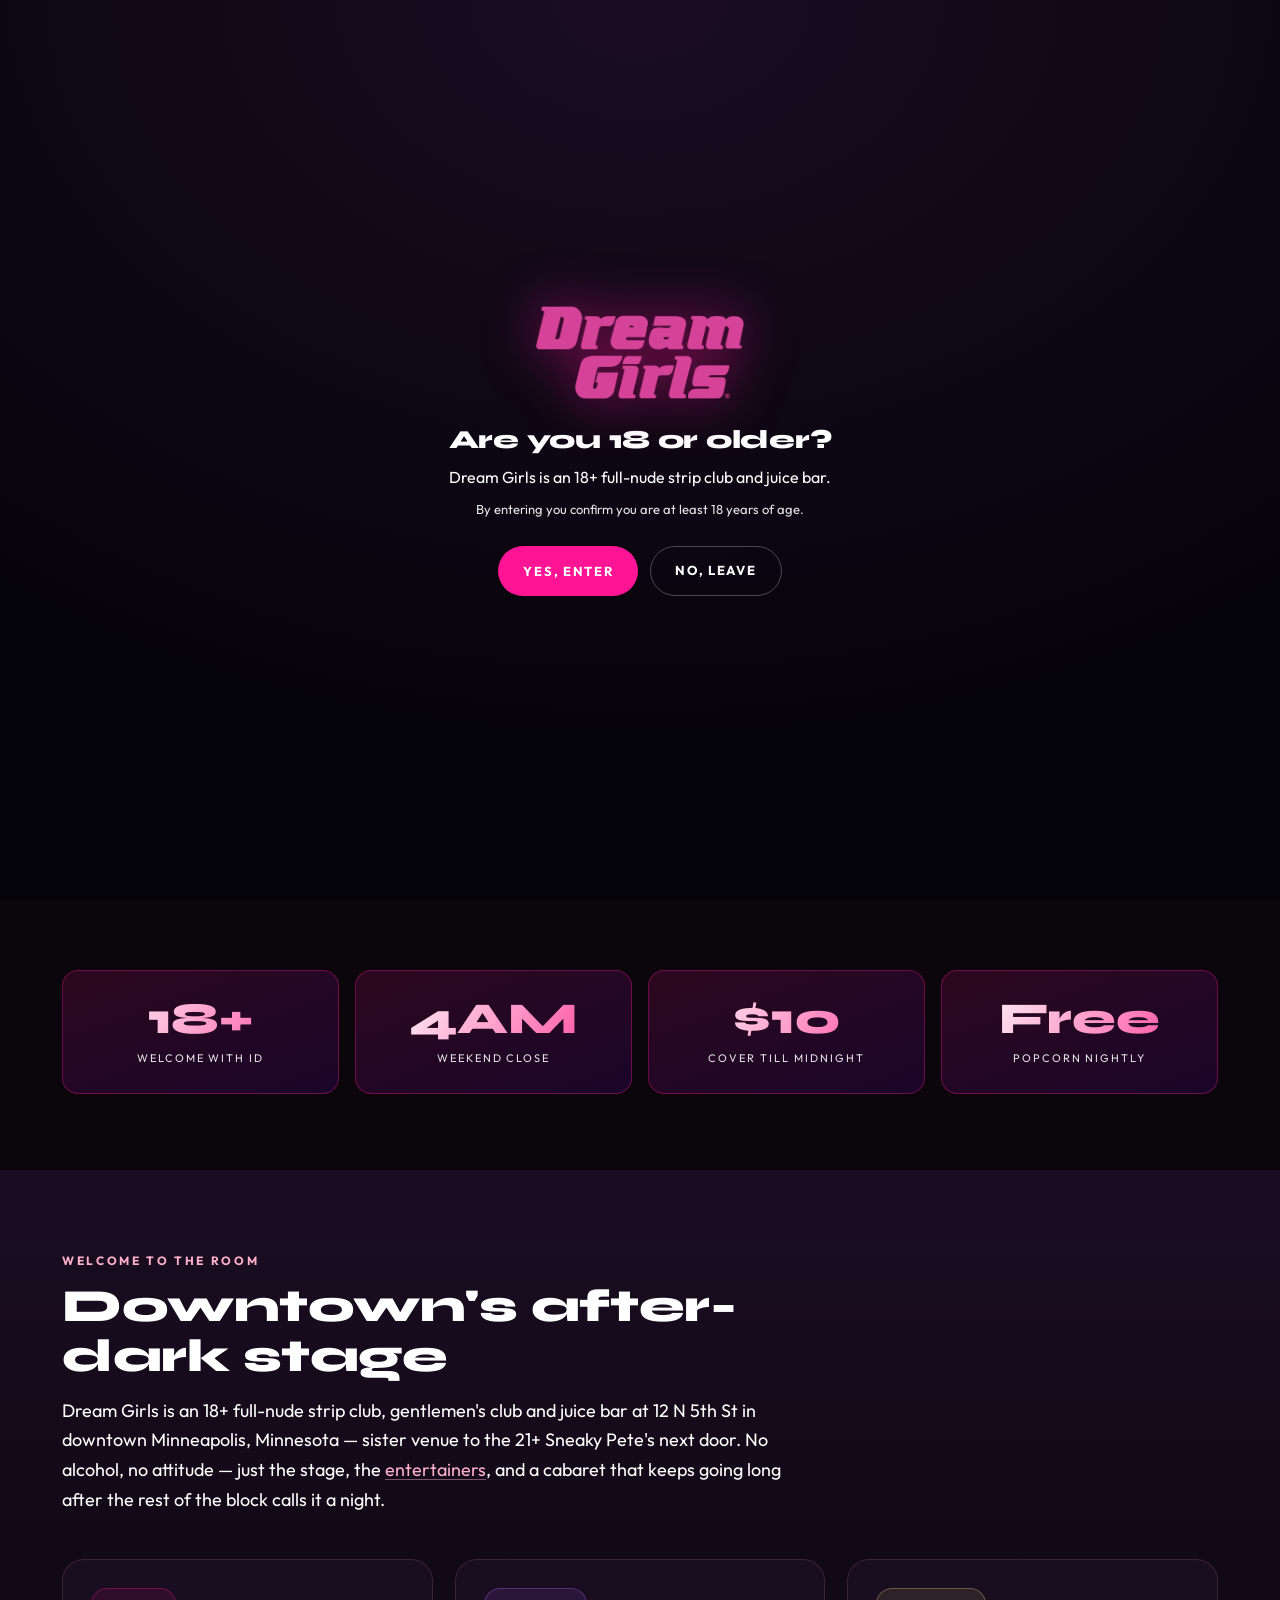
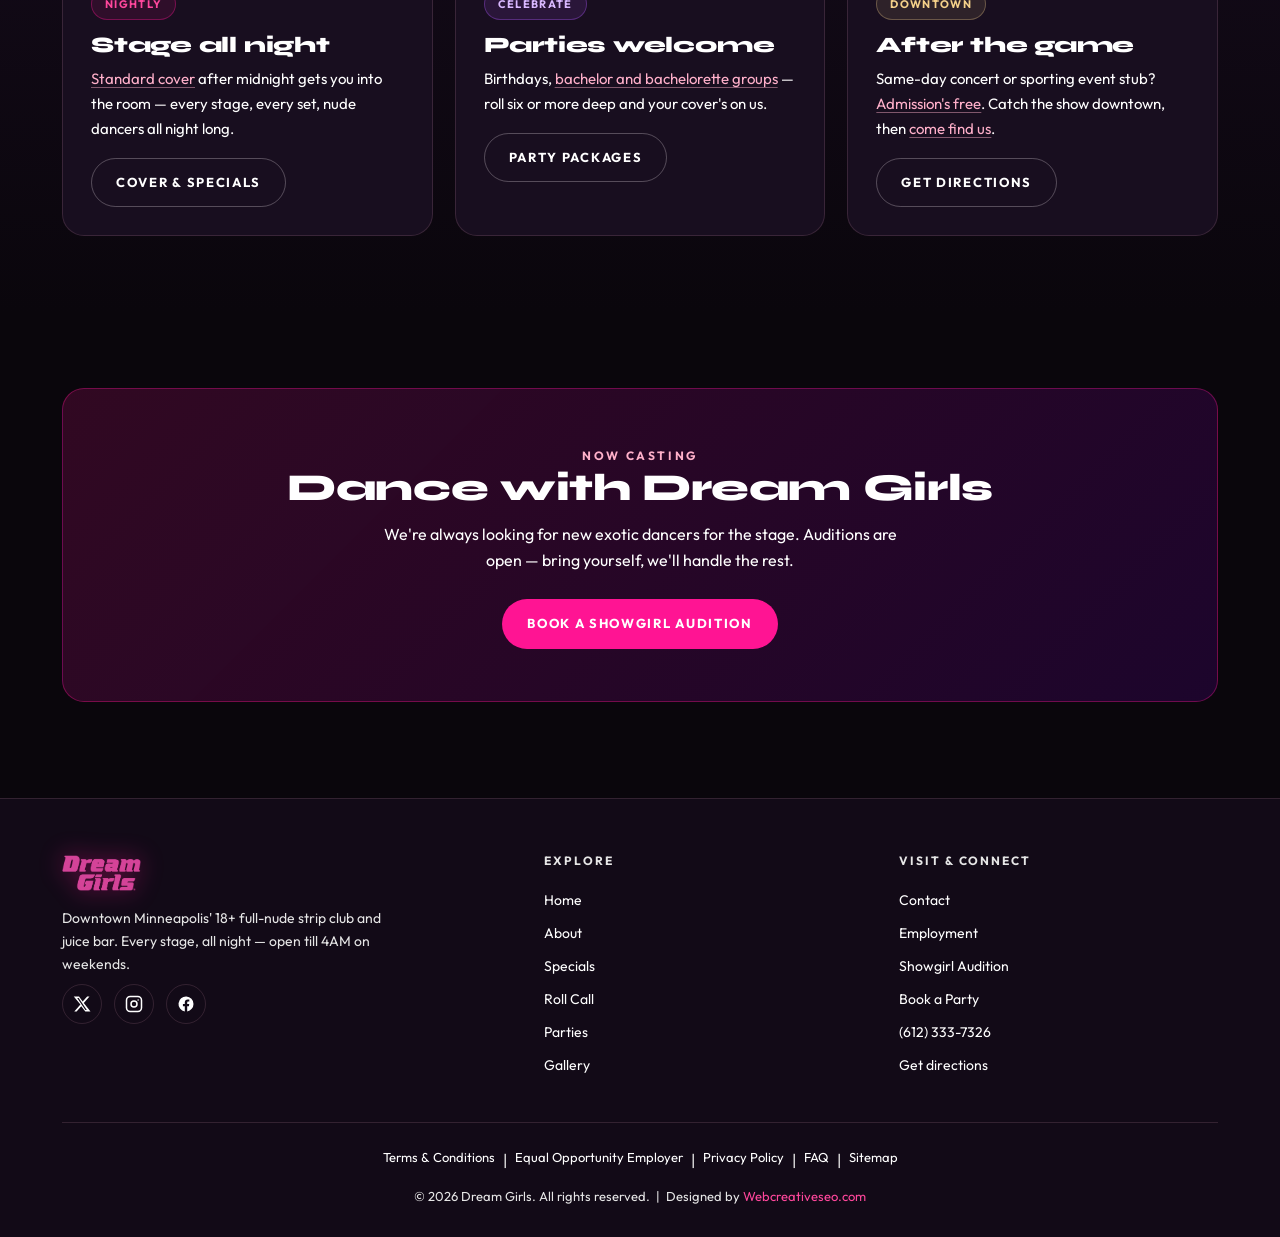
==== commit 82165391: "Hero: remove side cards on home + about so the photo runs behind the text; pure black overlay (no pu" ====
--- a/index.html
+++ b/index.html
@@ -88,10 +88,6 @@
             <span class="pill"><svg viewBox="0 0 24 24" fill="none" stroke="currentColor" stroke-width="2.5"><path d="M20 6L9 17l-5-5"/></svg> 18+ with ID</span><span class="pill"><svg viewBox="0 0 24 24" fill="none" stroke="currentColor" stroke-width="2.5"><path d="M20 6L9 17l-5-5"/></svg> Juice bar · no alcohol</span><span class="pill"><svg viewBox="0 0 24 24" fill="none" stroke="currentColor" stroke-width="2.5"><path d="M20 6L9 17l-5-5"/></svg> Open till 4AM weekends</span>
           </div>
         </div>
-        <div class="neon-card rv d2"><div class="in">
-          <div class="ph has-img"><img src="assets/photos/stage-04.jpg" alt="Dream Girls main stage under blue lights in downtown Minneapolis" width="850" height="550" loading="lazy"/></div>
-          <div class="cap"><span class="pill">Tonight</span><h3>Nude dancers, all night</h3><p>12 N 5th St · Downtown Minneapolis</p></div>
-        </div></div>
       </div>
       <div class="marquee">
         <div class="track">
@@ -110,8 +106,6 @@
         <div class="stat"><div class="k">$10</div><div class="l">Cover till midnight</div></div>
         <div class="stat"><div class="k">Free</div><div class="l">Popcorn nightly</div></div>
       </div>
-    </div>
-  </section>
     </div>
   </section>
 
--- a/css/styles.css
+++ b/css/styles.css
@@ -403,13 +403,14 @@
 /* hero photo backdrop */
 .hero-photo{
   background:
-    linear-gradient(100deg, rgba(8,4,12,.84) 0%, rgba(8,4,12,.68) 42%, rgba(8,4,12,.32) 100%),
-    linear-gradient(0deg, rgba(8,4,12,.85) 0%, rgba(8,4,12,.15) 34%, transparent 55%),
+    linear-gradient(100deg, rgba(0,0,0,.84) 0%, rgba(0,0,0,.68) 42%, rgba(0,0,0,.32) 100%),
+    linear-gradient(0deg, rgba(0,0,0,.85) 0%, rgba(0,0,0,.15) 34%, transparent 55%),
     var(--hero-img) center/cover no-repeat;
 }
+.hero-photo::before,.hero-photo::after{display:none}
 @media(max-width:900px){
   .hero-photo{background:
-    linear-gradient(180deg, rgba(8,4,12,.72) 0%, rgba(8,4,12,.8) 70%, rgba(8,4,12,.87) 100%),
+    linear-gradient(180deg, rgba(0,0,0,.72) 0%, rgba(0,0,0,.8) 70%, rgba(0,0,0,.87) 100%),
     var(--hero-img) center/cover no-repeat}
 }
 
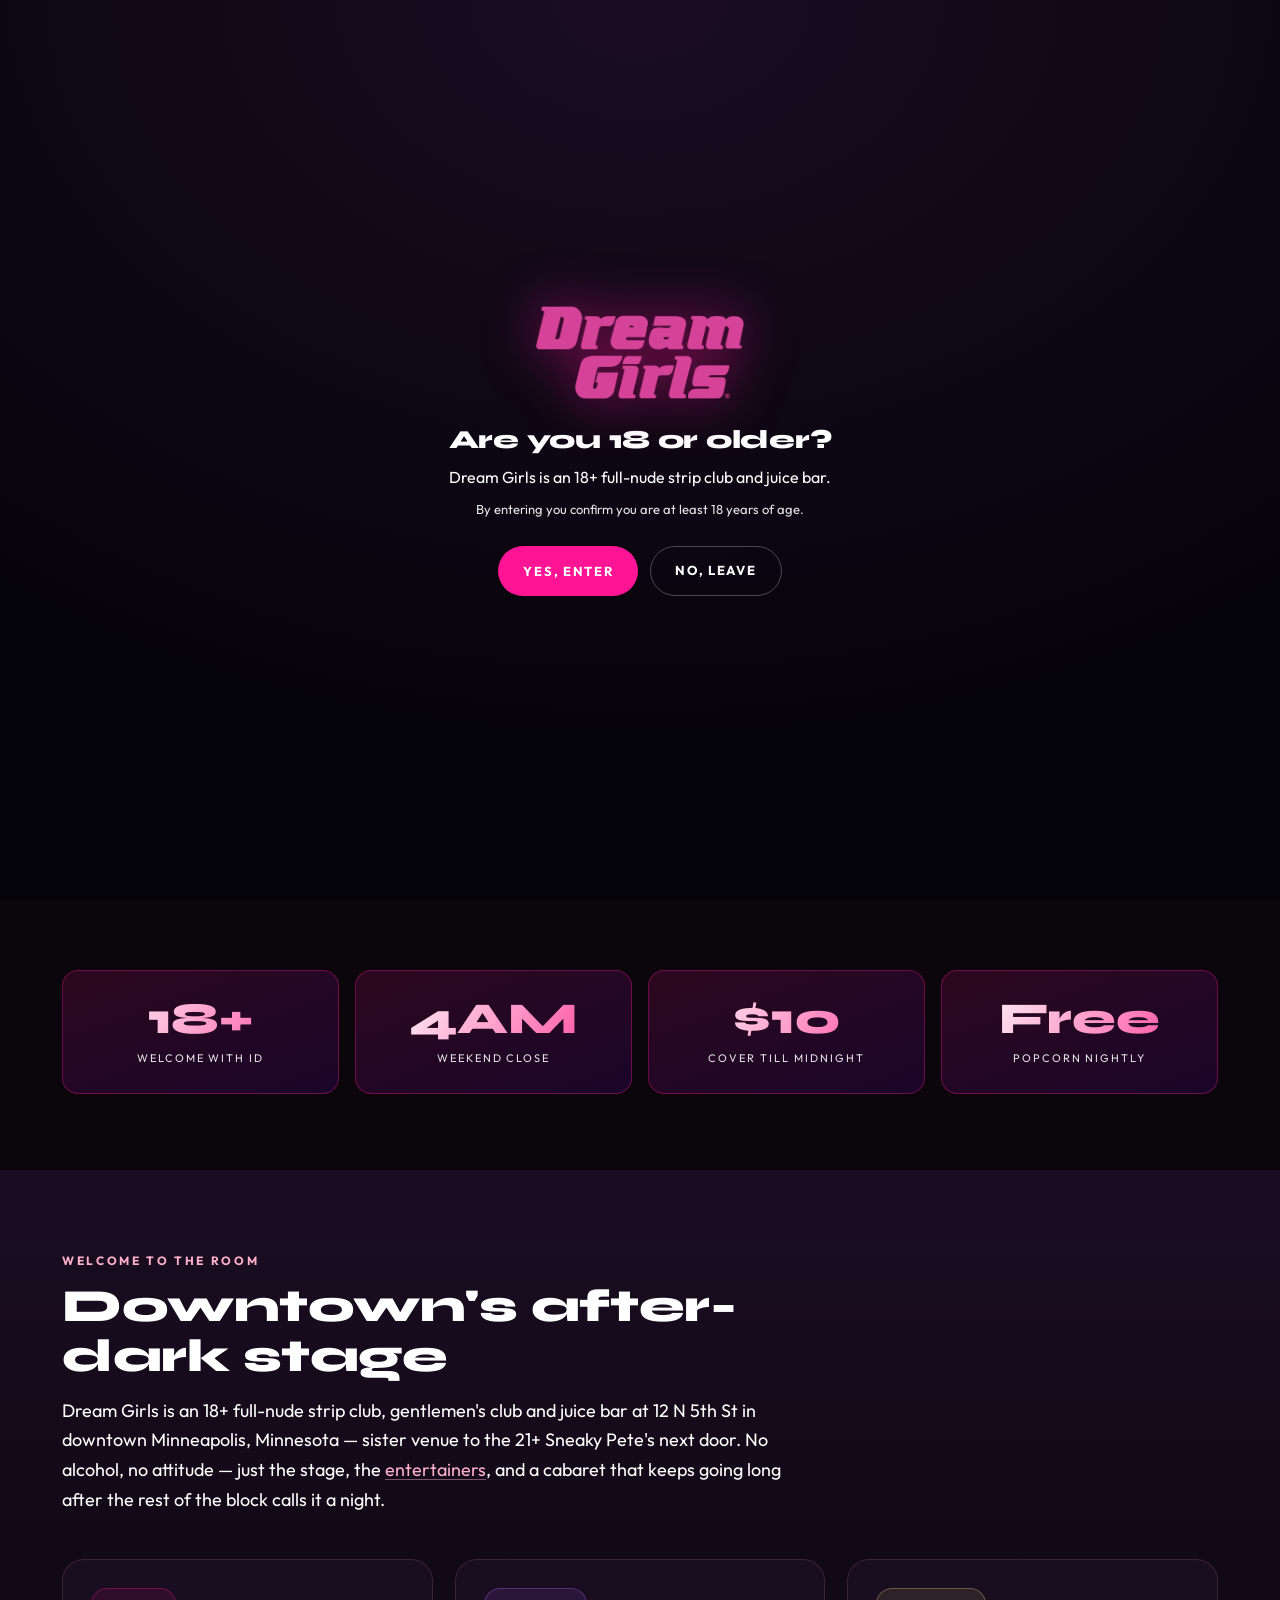
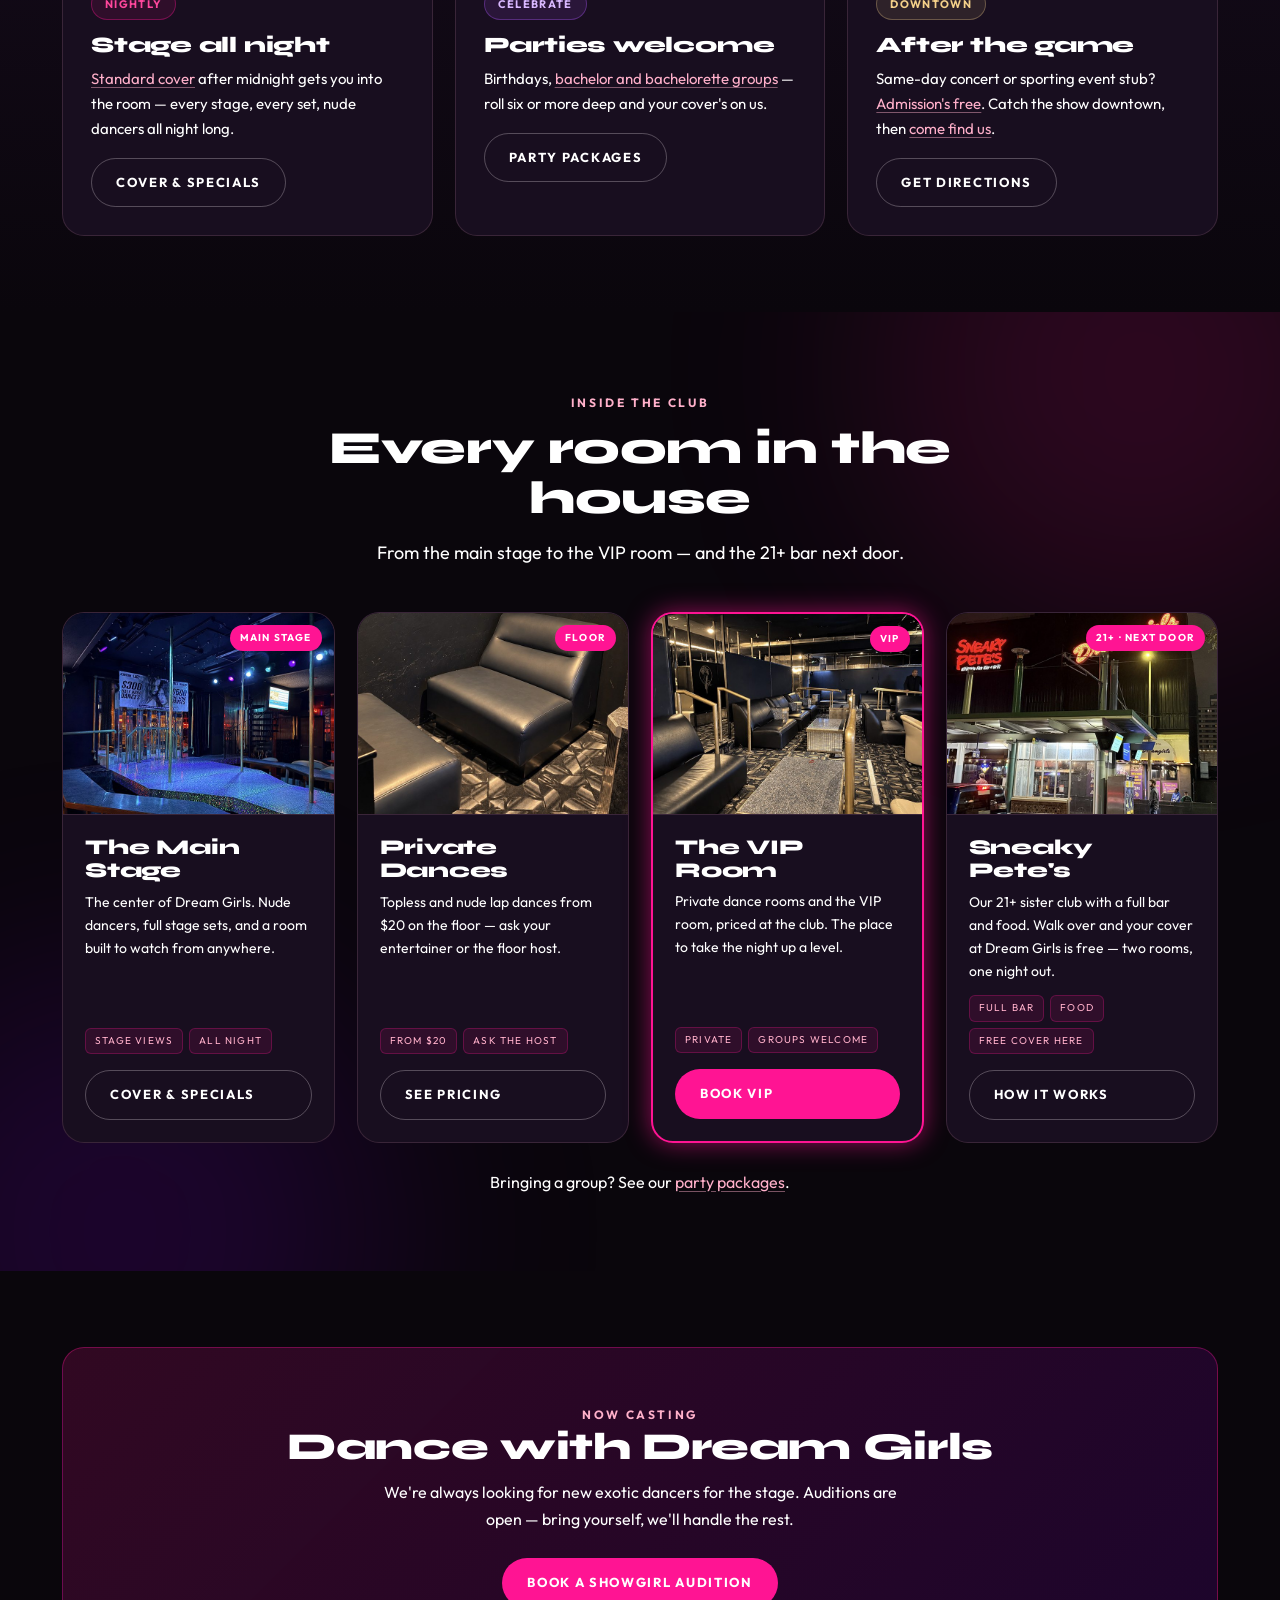
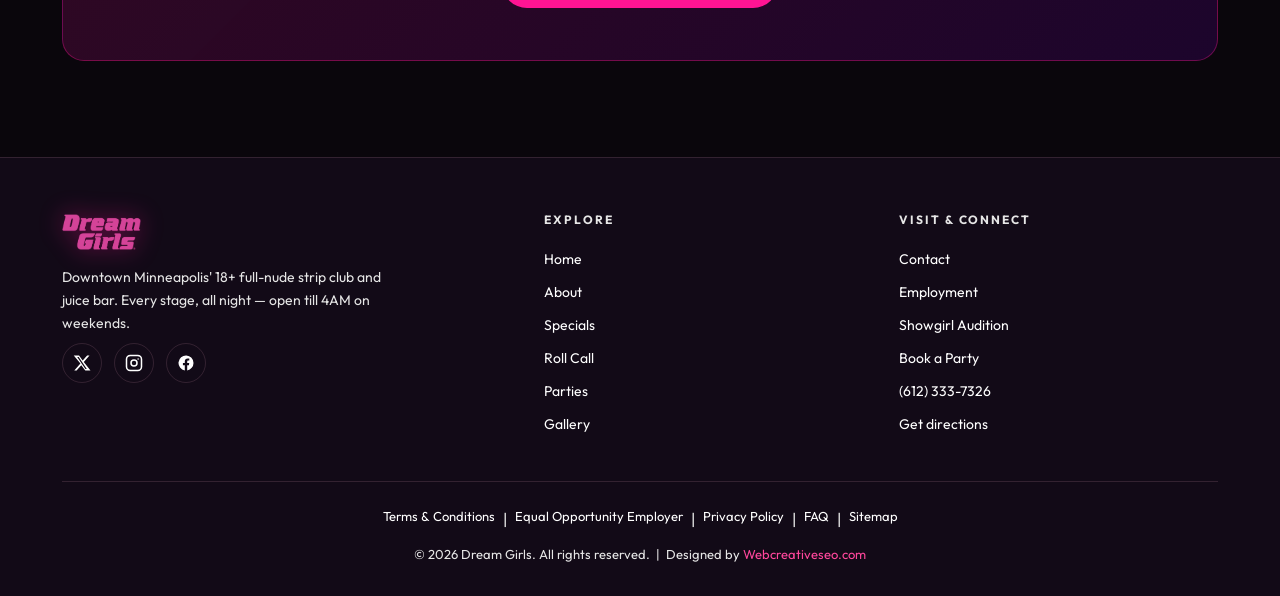
==== commit f70393e1: "Homepage: add Every Room in the House venue cards (Main Stage, Private Dances, VIP, Sneaky Pete's) b" ====
--- a/index.html
+++ b/index.html
@@ -73,7 +73,7 @@
 
 <main>
 <div class="page active">
-<section class="hero hero-photo band-glow" style="text-align:left;padding:0;--hero-img:url(assets/photos/hero.jpg)">
+<section class="hero hero-photo band-glow" style="text-align:left;padding:0;--hero-img:url(/assets/photos/hero.jpg)">
     <div class="wrap">
       <div class="hero-split">
         <div class="rv">
@@ -139,6 +139,23 @@
     </div>
   </section>
 
+  <section class="band-glow">
+    <div class="wrap">
+      <div class="section-head center rv" style="text-align:center">
+        <span class="eyebrow">Inside the club</span>
+        <h2>Every room in the house</h2>
+        <p>From the main stage to the VIP room — and the 21+ bar next door.</p>
+      </div>
+      <div class="grid g4">
+        <div class="card venue rv"><span class="cap-tag">Main stage</span><div class="ph has-img"><img src="assets/photos/stage-03.jpg" alt="The main stage — the center of Dream Girls" width="850" height="550" loading="lazy"/></div><div class="body"><h3>The Main Stage</h3><p>The center of Dream Girls. Nude dancers, full stage sets, and a room built to watch from anywhere.</p><div class="tags"><span>Stage views</span><span>All night</span></div><a class="btn btn-ghost" href="specials.html">Cover &amp; specials</a></div></div>
+        <div class="card venue rv d1"><span class="cap-tag">Floor</span><div class="ph has-img"><img src="assets/photos/booth-01.jpg" alt="Private dance seating on the club floor" width="850" height="550" loading="lazy"/></div><div class="body"><h3>Private Dances</h3><p>Topless and nude lap dances from $20 on the floor — ask your entertainer or the floor host.</p><div class="tags"><span>From $20</span><span>Ask the host</span></div><a class="btn btn-ghost" href="specials.html">See pricing</a></div></div>
+        <div class="card venue featured rv d2"><span class="cap-tag">VIP</span><div class="ph has-img"><img src="assets/photos/club-04.jpg" alt="The VIP lounge with leather seating" width="850" height="550" loading="lazy"/></div><div class="body"><h3>The VIP Room</h3><p>Private dance rooms and the VIP room, priced at the club. The place to take the night up a level.</p><div class="tags"><span>Private</span><span>Groups welcome</span></div><a class="btn btn-primary" href="contact.html#party">Book VIP</a></div></div>
+        <div class="card venue rv d3"><span class="cap-tag">21+ · Next door</span><div class="ph has-img"><img src="assets/photos/outside-02.jpg" alt="Sneaky Pete's and Dreamgirls neon signs side by side downtown" width="850" height="550" loading="lazy"/></div><div class="body"><h3>Sneaky Pete's</h3><p>Our 21+ sister club with a full bar and food. Walk over and your cover at Dream Girls is free — two rooms, one night out.</p><div class="tags"><span>Full bar</span><span>Food</span><span>Free cover here</span></div><a class="btn btn-ghost" href="specials.html">How it works</a></div></div>
+      </div>
+      <p class="muted rv" style="margin-top:26px;text-align:center">Bringing a group? See our <a class="il" href="parties.html">party packages</a>.</p>
+    </div>
+  </section>
+
   <section>
     <div class="wrap">
       <div class="band rv">
--- a/css/styles.css
+++ b/css/styles.css
@@ -403,14 +403,14 @@
 /* hero photo backdrop */
 .hero-photo{
   background:
-    linear-gradient(100deg, rgba(0,0,0,.84) 0%, rgba(0,0,0,.68) 42%, rgba(0,0,0,.32) 100%),
-    linear-gradient(0deg, rgba(0,0,0,.85) 0%, rgba(0,0,0,.15) 34%, transparent 55%),
+    linear-gradient(100deg, rgba(0,0,0,.74) 0%, rgba(0,0,0,.58) 42%, rgba(0,0,0,.22) 100%),
+    linear-gradient(0deg, rgba(0,0,0,.75) 0%, rgba(0,0,0,.05) 34%, transparent 55%),
     var(--hero-img) center/cover no-repeat;
 }
 .hero-photo::before,.hero-photo::after{display:none}
 @media(max-width:900px){
   .hero-photo{background:
-    linear-gradient(180deg, rgba(0,0,0,.72) 0%, rgba(0,0,0,.8) 70%, rgba(0,0,0,.87) 100%),
+    linear-gradient(180deg, rgba(0,0,0,.62) 0%, rgba(0,0,0,.7) 70%, rgba(0,0,0,.77) 100%),
     var(--hero-img) center/cover no-repeat}
 }
 
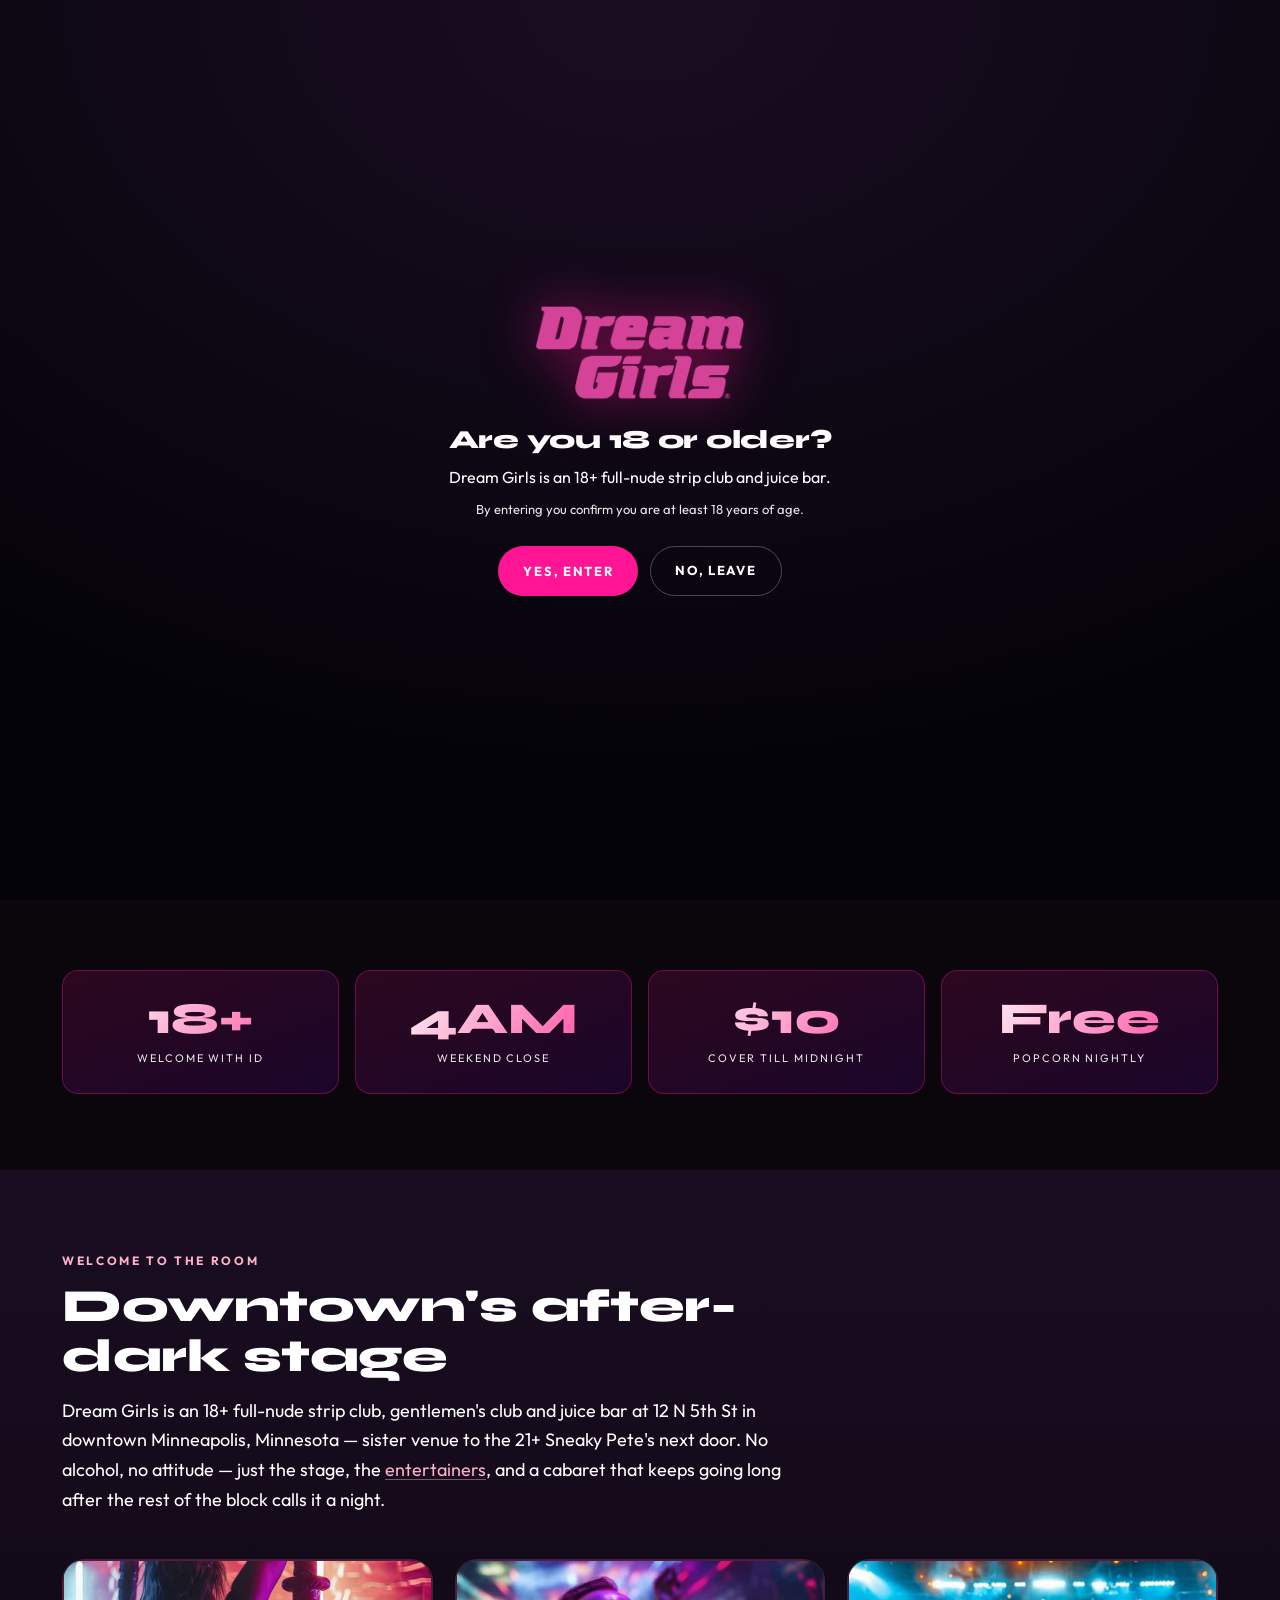
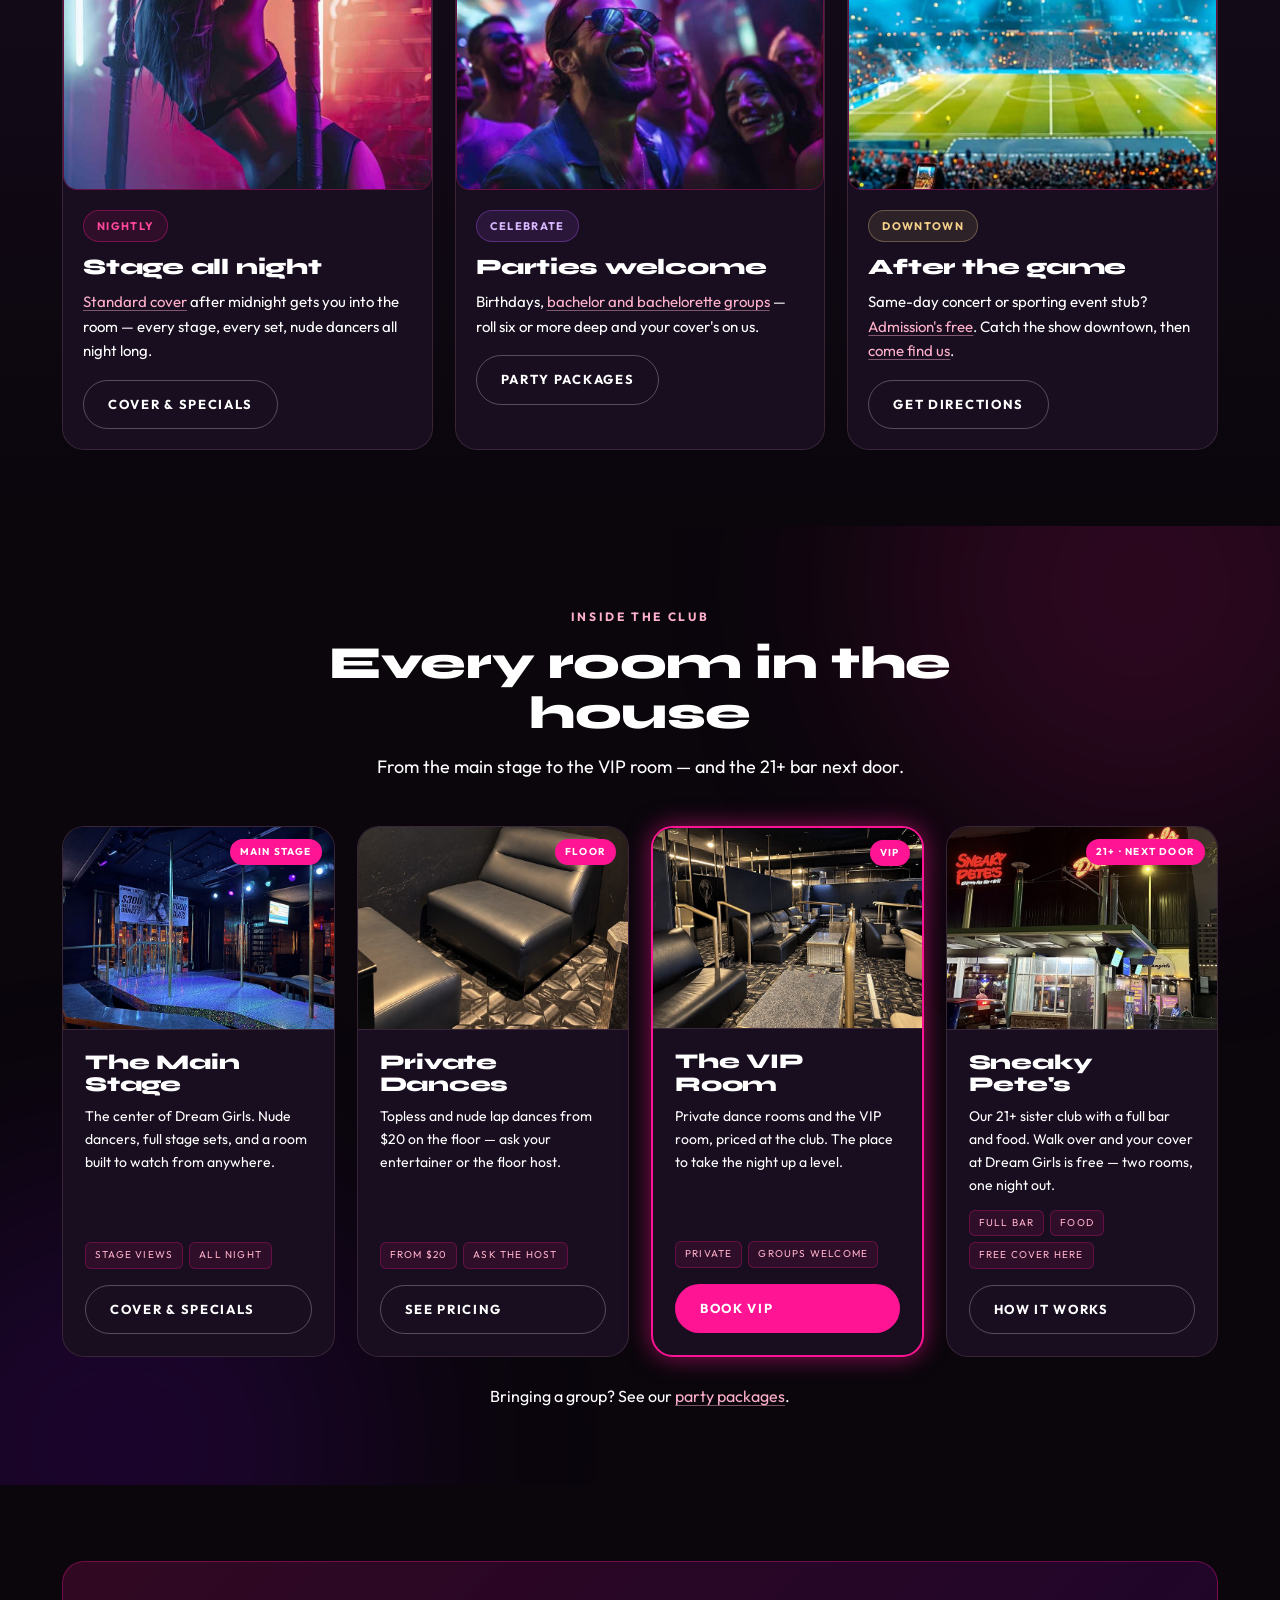
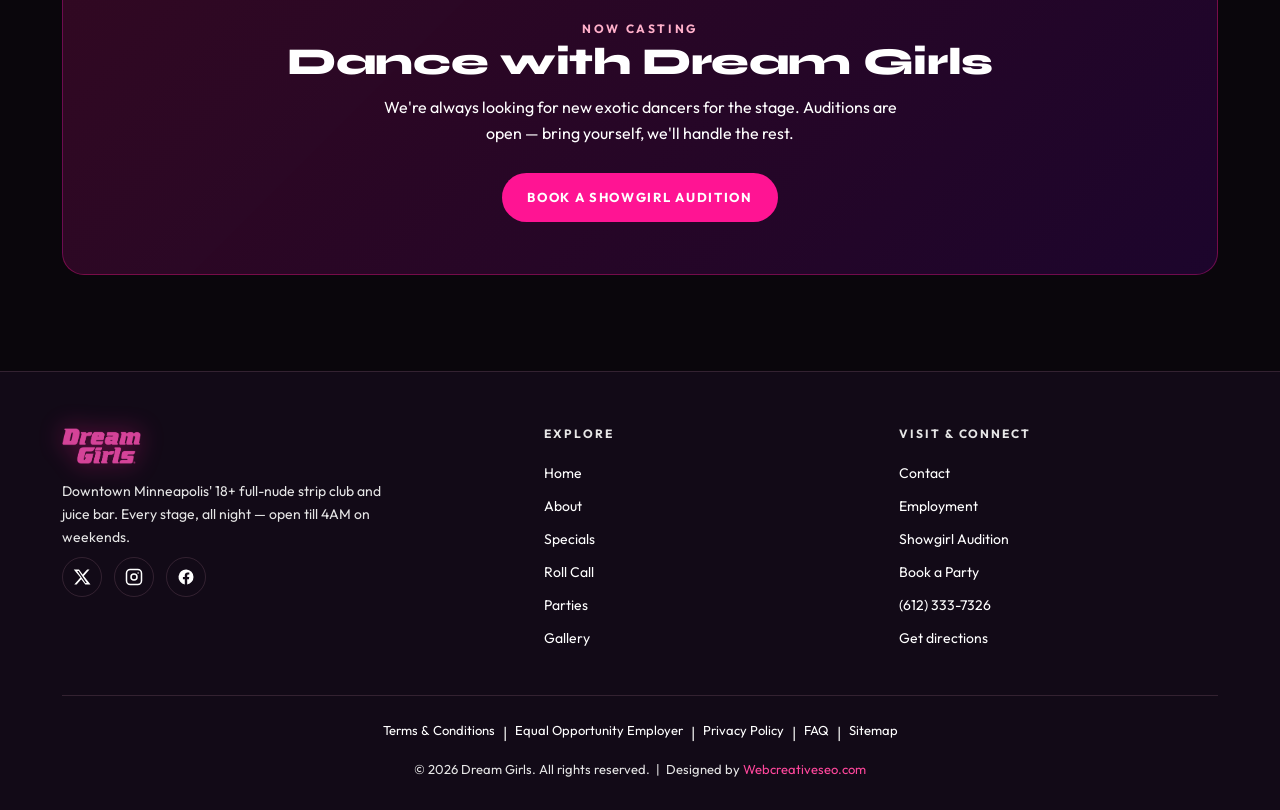
==== commit 4eb1e1b7: "Welcome cards: add photos on top (Stage all night, Parties welcome, After the game)" ====
--- a/index.html
+++ b/index.html
@@ -117,23 +117,32 @@
         <p>Dream Girls is an 18+ full-nude strip club, gentlemen's club and juice bar at 12 N 5th St in downtown Minneapolis, Minnesota — sister venue to the 21+ Sneaky Pete's next door. No alcohol, no attitude — just the stage, the <a class="il" href="roll-call.html">entertainers</a>, and a cabaret that keeps going long after the rest of the block calls it a night.</p>
       </div>
       <div class="grid g3">
-        <div class="card hoverable rv">
+        <div class="card hoverable rv" style="padding:0;overflow:hidden">
+          <div class="ph wide has-img"><img src="assets/photos/card-stage.jpg" alt="Dancer on the pole under pink stage lights" width="850" height="550" loading="lazy"/></div>
+          <div style="padding:20px">
           <span class="pill">Nightly</span>
           <h3 style="margin-top:14px">Stage all night</h3>
           <p><a class="il" href="specials.html">Standard cover</a> after midnight gets you into the room — every stage, every set, nude dancers all night long.</p>
           <a href="specials.html" class="btn btn-ghost" style="margin-top:16px">Cover &amp; specials</a>
-        </div>
-        <div class="card hoverable">
+          </div>
+        </div>
+        <div class="card hoverable" style="padding:0;overflow:hidden">
+          <div class="ph wide has-img"><img src="assets/photos/card-parties.jpg" alt="Group of friends laughing under club lights on a night out" width="850" height="550" loading="lazy"/></div>
+          <div style="padding:20px">
           <span class="pill violet">Celebrate</span>
           <h3 style="margin-top:14px">Parties welcome</h3>
           <p>Birthdays, <a class="il" href="parties.html">bachelor and bachelorette groups</a> — roll six or more deep and your cover's on us.</p>
           <a href="parties.html" class="btn btn-ghost" style="margin-top:16px">Party packages</a>
-        </div>
-        <div class="card hoverable">
+          </div>
+        </div>
+        <div class="card hoverable" style="padding:0;overflow:hidden">
+          <div class="ph wide has-img"><img src="assets/photos/card-after-the-game.jpg" alt="Packed stadium under the lights on game night" width="850" height="550" loading="lazy"/></div>
+          <div style="padding:20px">
           <span class="pill gold">Downtown</span>
           <h3 style="margin-top:14px">After the game</h3>
           <p>Same-day concert or sporting event stub? <a class="il" href="specials.html">Admission's free</a>. Catch the show downtown, then <a class="il" href="contact.html">come find us</a>.</p>
           <a href="contact.html" class="btn btn-ghost" style="margin-top:16px">Get directions</a>
+          </div>
         </div>
       </div>
     </div>
